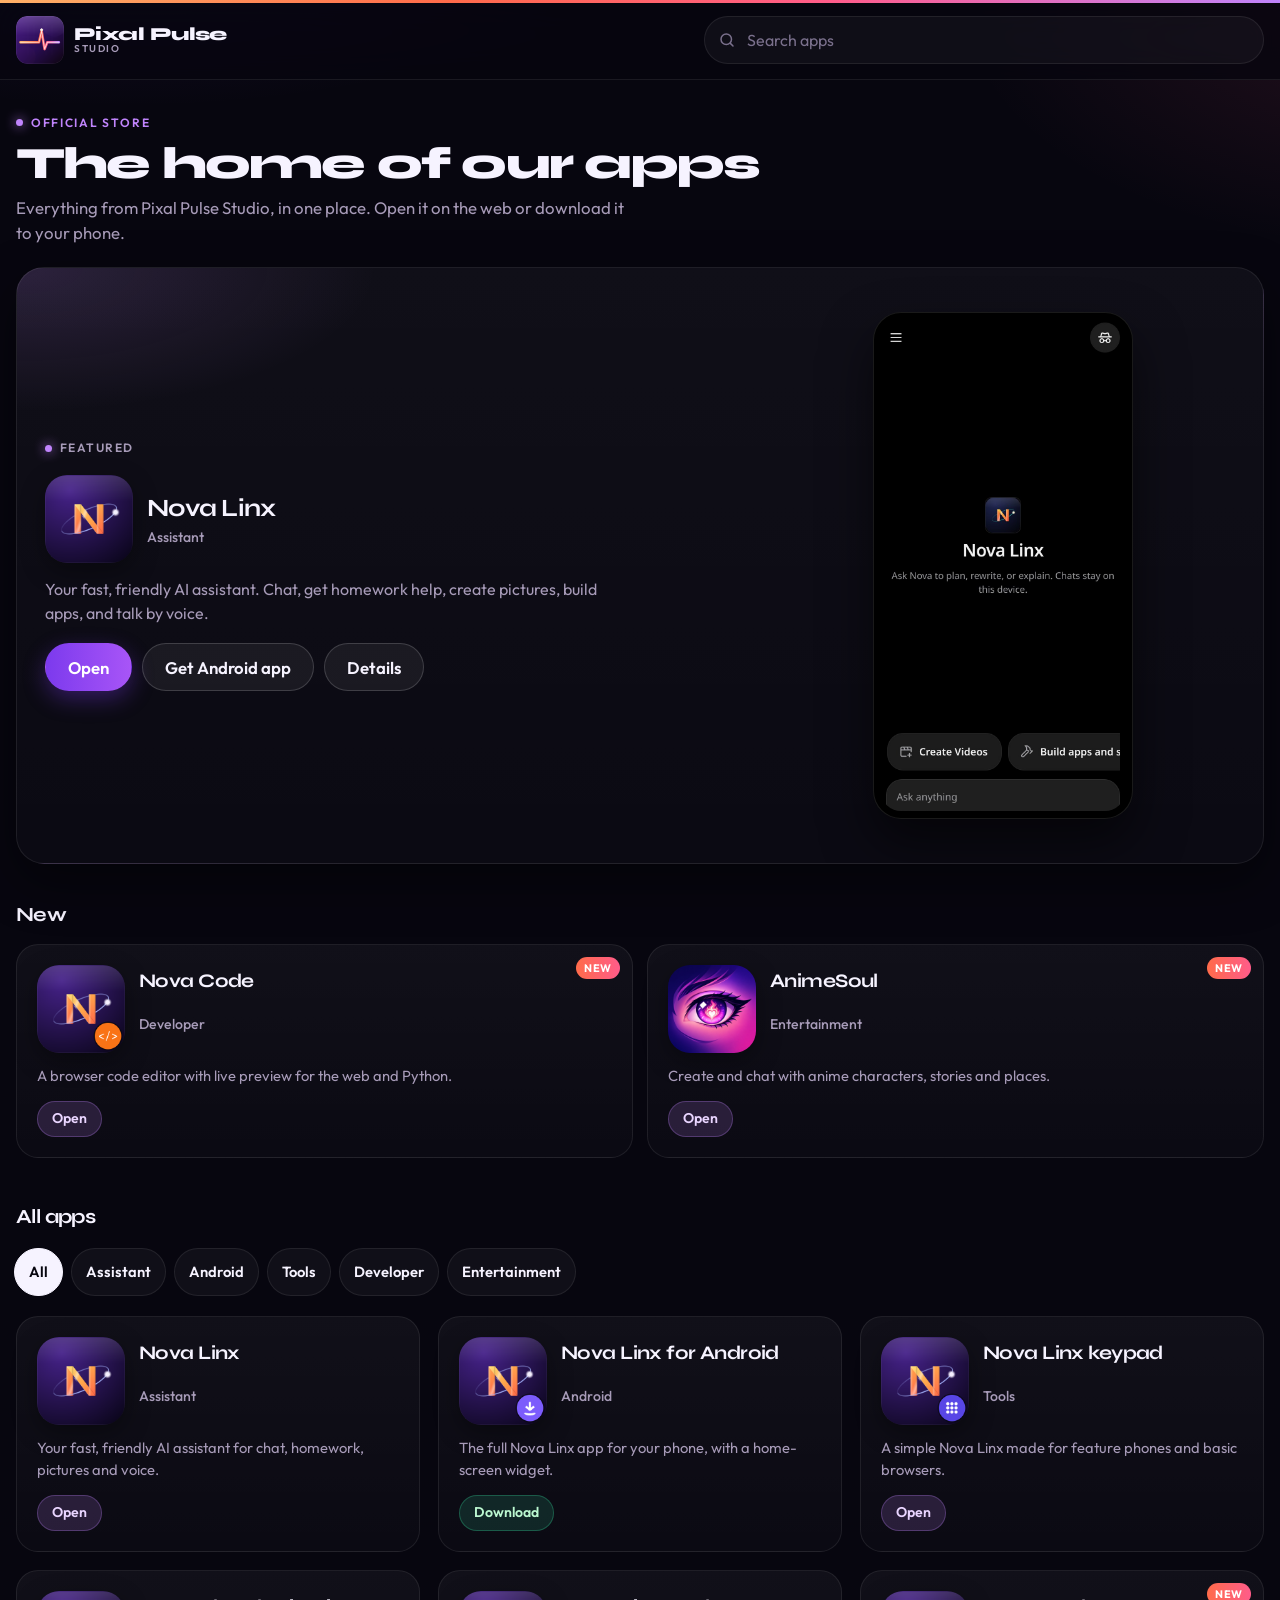
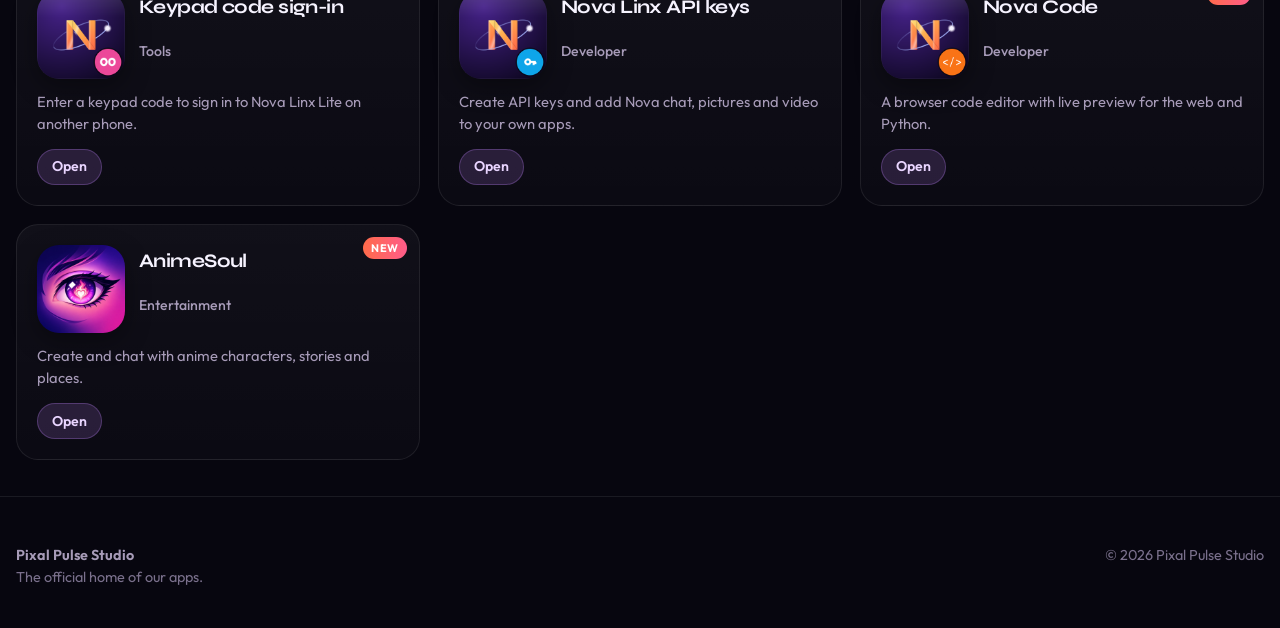
==== index.html @ 004ae05a "Add Pixal Pulse Studio app store A mobile-first catalog for Nova Linx, Nova Code, AnimeSoul and the " ====
<!DOCTYPE html>
<html lang="en">
<head>
  <meta charset="utf-8">
  <meta name="viewport" content="width=device-width, initial-scale=1, viewport-fit=cover">
  <meta name="theme-color" content="#07060f">
  <meta name="color-scheme" content="dark">
  <meta name="description" content="Pixal Pulse Studio — the official home of Nova Linx, Nova Code, AnimeSoul and the rest of our apps. Browse, open or download them in one place.">
  <meta name="apple-mobile-web-app-capable" content="yes">
  <meta name="apple-mobile-web-app-status-bar-style" content="black-translucent">
  <meta name="apple-mobile-web-app-title" content="Pixal Pulse">
  <title>Pixal Pulse Studio</title>
  <link rel="icon" href="favicon.ico" sizes="any">
  <link rel="icon" type="image/png" sizes="32x32" href="favicon-32.png">
  <link rel="apple-touch-icon" href="apple-touch-icon.png">
  <link rel="manifest" href="manifest.webmanifest">
  <meta property="og:type" content="website">
  <meta property="og:title" content="Pixal Pulse Studio">
  <meta property="og:description" content="The official app store for Pixal Pulse Studio. Open Nova Linx, Nova Code, AnimeSoul and more.">
  <meta property="og:image" content="img/og.jpg">
  <meta name="twitter:card" content="summary_large_image">
  <meta name="twitter:title" content="Pixal Pulse Studio">
  <meta name="twitter:description" content="The official app store for Pixal Pulse Studio. Open Nova Linx, Nova Code, AnimeSoul and more.">
  <meta name="twitter:image" content="img/og.jpg">
  <link rel="stylesheet" href="styles.css">
</head>
<body>
  <a class="skip" href="#catalog">Skip to apps</a>
  <header class="header">
    <div class="wrap">
      <a class="brand" href="./" aria-label="Pixal Pulse Studio home">
        <img src="icons/icon-192.png" alt="" width="40" height="40">
        <span class="brand-name">Pixal Pulse<span>Studio</span></span>
      </a>
      <form class="search" role="search" action="#" onsubmit="return false">
        <svg viewBox="0 0 24 24" fill="none" stroke="currentColor" stroke-width="2" aria-hidden="true">
          <circle cx="11" cy="11" r="7"></circle>
          <path d="M20 20l-3.5-3.5" stroke-linecap="round"></path>
        </svg>
        <label class="visually-hidden" for="search" style="position:absolute;width:1px;height:1px;overflow:hidden;clip:rect(0,0,0,0)">Search apps</label>
        <input id="search" type="search" placeholder="Search apps" autocomplete="off" enterkeyhint="search">
      </form>
    </div>
  </header>

  <main>
    <section class="hero wrap" id="hero">
      <p class="kicker"><i></i> Official store</p>
      <h1>The home of our apps</h1>
      <p class="lede">Everything from Pixal Pulse Studio, in one place. Open it on the web or download it to your phone.</p>

      <article class="featured" id="featured">
        <div class="feat-copy">
          <p class="kicker" style="letter-spacing:.12em"><i></i> Featured</p>
          <div class="feat-app">
            <img src="icons/apps/nova-linx.png" alt="" width="72" height="72">
            <div>
              <h2>Nova Linx</h2>
              <div class="cat">Assistant</div>
            </div>
          </div>
          <p>Your fast, friendly AI assistant. Chat, get homework help, create pictures, build apps, and talk by voice.</p>
          <div class="actions">
            <a class="btn btn-primary" href="https://lumenaiassistant.com" target="_blank" rel="noopener noreferrer">Open</a>
            <a class="btn btn-ghost" href="https://lumenaiassistant.com/download/nova-linx.apk" target="_blank" rel="noopener noreferrer" download>Get Android app</a>
            <button class="btn btn-ghost" type="button" id="feat-details" data-id="nova-linx">Details</button>
          </div>
        </div>
        <figure class="device" aria-hidden="true">
          <img src="screenshots/nova-linx.jpg" alt="">
        </figure>
      </article>
    </section>

    <section class="section wrap" id="new-section">
      <div class="section-head">
        <h2>New</h2>
      </div>
      <div class="row" id="new-row" role="list"></div>
    </section>

    <section class="section wrap" id="catalog">
      <div class="section-head">
        <h2 id="result-count">All apps</h2>
      </div>
      <div class="chips" id="chips" role="toolbar" aria-label="Filter by category"></div>
      <div class="grid" id="grid" role="list"></div>
      <p class="empty" id="empty">No apps match that search. Try a different name or category.</p>
    </section>
  </main>

  <footer class="footer">
    <div class="wrap">
      <div><strong>Pixal Pulse Studio</strong><br>The official home of our apps.</div>
      <div>© 2026 Pixal Pulse Studio</div>
    </div>
  </footer>

  <div class="modal" id="modal" hidden>
    <button class="modal-backdrop" type="button" aria-label="Close details"></button>
    <div class="modal-sheet" id="modal-sheet" role="dialog" aria-modal="true" aria-labelledby="modal-title"></div>
  </div>
  <div class="lightbox" id="lightbox" hidden tabindex="-1" aria-label="Screenshot"></div>

  <noscript>
    <style>
      .chips, .empty { display: none; }
      .grid, .row { display: block; padding: 16px; }
    </style>
    <div class="wrap" style="padding:16px 0 40px">
      <h2>All apps</h2>
      <ul>
        <li><a href="https://lumenaiassistant.com">Nova Linx</a> — AI assistant</li>
        <li><a href="https://lumenaiassistant.com/download/nova-linx.apk">Nova Linx for Android</a> — Download the APK</li>
        <li><a href="https://lumenaiassistant.com/lite">Nova Linx keypad</a> — Feature-phone edition</li>
        <li><a href="https://lumenaiassistant.com/link">Keypad code sign-in</a></li>
        <li><a href="https://lumenaiassistant.com/developers">Nova Linx API keys</a></li>
        <li><a href="https://lumenaiassistant.com/novacode">Nova Code</a> — Browser code editor</li>
        <li><a href="https://animesoul.onrender.com">AnimeSoul</a> — Chat with anime characters</li>
      </ul>
    </div>
  </noscript>
  <script src="app.js" defer></script>
</body>
</html>
---- styles.css ----
@font-face {
  font-family: "Syne";
  src: url("fonts/syne-variable.woff") format("woff");
  font-weight: 400 800;
  font-style: normal;
  font-display: swap;
}
@font-face {
  font-family: "Outfit";
  src: url("fonts/outfit-variable.woff") format("woff");
  font-weight: 300 800;
  font-style: normal;
  font-display: swap;
}

:root {
  --bg: #07060f;
  --bg-2: #0c0a16;
  --elev: #141221;
  --elev-2: #1b182b;
  --line: rgba(255, 255, 255, 0.08);
  --line-strong: rgba(255, 255, 255, 0.16);
  --text: #f6f3ff;
  --muted: #a79bb8;
  --faint: #7a708c;
  --accent: #c084fc;
  --accent-2: #ff7a59;
  --pink: #ff5c8a;
  --ok: #34d399;
  --shadow: 0 18px 50px rgba(0, 0, 0, 0.45);
  --radius: 22px;
  --header: 68px;
  --max: 1180px;
  --focus: 0 0 0 3px var(--bg), 0 0 0 6px var(--accent);
  --sans: "Outfit", "Segoe UI", system-ui, sans-serif;
  --display: "Syne", "Outfit", system-ui, sans-serif;
}

*, *::before, *::after { box-sizing: border-box; }
html { color-scheme: dark; scroll-behavior: smooth; scroll-padding-top: calc(var(--header) + 12px); }
html, body { margin: 0; padding: 0; min-height: 100%; }
body {
  font-family: var(--sans);
  background:
    radial-gradient(1200px 600px at 10% -10%, rgba(124, 58, 237, 0.22), transparent 55%),
    radial-gradient(900px 500px at 110% 0%, rgba(255, 92, 138, 0.12), transparent 50%),
    var(--bg);
  color: var(--text);
  line-height: 1.5;
  -webkit-font-smoothing: antialiased;
  text-rendering: optimizeLegibility;
}
img { max-width: 100%; height: auto; display: block; }
button, input { font: inherit; color: inherit; }
a { color: inherit; }

.skip {
  position: absolute;
  left: 12px; top: 8px;
  background: var(--text);
  color: var(--bg);
  padding: 8px 12px;
  border-radius: 10px;
  z-index: 80;
  transform: translateY(-120%);
}
.skip:focus { transform: none; }

/* Pulse ribbon */
body::before {
  content: "";
  position: fixed;
  inset: 0 0 auto 0;
  height: 3px;
  z-index: 60;
  background: linear-gradient(90deg, #ffb067, #ff6b4a 35%, #ff5c8a 65%, #c084fc);
}

.wrap { width: min(var(--max), calc(100% - 32px)); margin-inline: auto; }

/* Header */
.header {
  position: sticky;
  top: 0;
  z-index: 40;
  height: var(--header);
  display: flex;
  align-items: center;
  backdrop-filter: blur(18px) saturate(1.2);
  background: color-mix(in srgb, var(--bg) 78%, transparent);
  border-bottom: 1px solid var(--line);
}
.header .wrap {
  display: flex;
  align-items: center;
  gap: 16px;
  width: min(var(--max), calc(100% - 32px));
}
.brand {
  display: flex;
  align-items: center;
  gap: 10px;
  text-decoration: none;
  flex-shrink: 0;
}
.brand img {
  width: 40px; height: 40px;
  border-radius: 11px;
}
.brand-name {
  font-family: var(--display);
  font-weight: 800;
  font-size: 1.02rem;
  letter-spacing: -0.03em;
  line-height: 1.05;
}
.brand-name span {
  display: block;
  font-family: var(--sans);
  font-weight: 600;
  font-size: 0.62rem;
  letter-spacing: 0.16em;
  color: var(--muted);
  text-transform: uppercase;
}
.search {
  flex: 1;
  position: relative;
  min-width: 0;
}
.search input {
  width: 100%;
  height: 42px;
  border: 1px solid var(--line);
  background: rgba(255,255,255,0.04);
  border-radius: 999px;
  padding: 0 16px 0 42px;
  outline: none;
  transition: border-color .15s, background .15s, box-shadow .15s;
}
.search input::placeholder { color: var(--faint); }
.search input:focus {
  border-color: color-mix(in srgb, var(--accent) 70%, white);
  background: rgba(255,255,255,0.06);
  box-shadow: var(--focus);
}
.search svg {
  position: absolute;
  left: 14px; top: 50%;
  width: 18px; height: 18px;
  transform: translateY(-50%);
  color: var(--faint);
  pointer-events: none;
}

/* Hero / featured */
.hero { padding: 28px 0 8px; }
.kicker {
  display: inline-flex;
  align-items: center;
  gap: 8px;
  font-size: 0.75rem;
  font-weight: 600;
  letter-spacing: 0.14em;
  text-transform: uppercase;
  color: var(--accent);
  margin: 0 0 8px;
}
.kicker i {
  width: 7px; height: 7px;
  border-radius: 50%;
  background: var(--accent);
  box-shadow: 0 0 12px var(--accent);
}
.hero h1 {
  font-family: var(--display);
  font-weight: 800;
  font-size: clamp(1.8rem, 4vw, 2.8rem);
  letter-spacing: -0.04em;
  line-height: 1.05;
  margin: 0 0 8px;
}
.hero .lede {
  margin: 0 0 22px;
  color: var(--muted);
  font-size: 1.05rem;
  max-width: 38rem;
}

.featured {
  display: grid;
  grid-template-columns: 1.2fr 0.8fr;
  gap: 28px;
  align-items: center;
  background:
    radial-gradient(600px 240px at 0% 0%, rgba(192,132,252,0.16), transparent 60%),
    linear-gradient(180deg, rgba(255,255,255,0.04), rgba(255,255,255,0.02));
  border: 1px solid var(--line);
  border-radius: 28px;
  padding: 28px;
  box-shadow: var(--shadow);
  overflow: hidden;
  position: relative;
}
.featured:focus-within, .featured:focus-visible { box-shadow: var(--shadow), var(--focus); }
.feat-copy { min-width: 0; }
.feat-app {
  display: flex;
  align-items: center;
  gap: 14px;
  margin-bottom: 14px;
}
.feat-app img, .icon {
  width: 72px; height: 72px;
  border-radius: 18px;
  box-shadow: 0 8px 24px rgba(0,0,0,.35);
}
.feat-app h2 {
  font-family: var(--display);
  font-size: 1.55rem;
  letter-spacing: -0.03em;
  margin: 0;
}
.cat {
  color: var(--muted);
  font-size: 0.88rem;
  font-weight: 500;
}
.feat-copy p { color: var(--muted); margin: 0 0 18px; max-width: 36rem; }
.actions { display: flex; flex-wrap: wrap; gap: 10px; }

.btn {
  display: inline-flex;
  align-items: center;
  justify-content: center;
  gap: 8px;
  min-height: 44px;
  padding: 0 18px;
  border-radius: 999px;
  border: 1px solid transparent;
  text-decoration: none;
  font-weight: 600;
  cursor: pointer;
  background: transparent;
  transition: transform .12s ease, background .15s, border-color .15s, box-shadow .15s;
}
.btn:focus-visible { box-shadow: var(--focus); outline: none; }
.btn:hover { transform: translateY(-1px); }
.btn:active { transform: translateY(0); }
.btn-primary {
  background: linear-gradient(90deg, #7c3aed, #a855f7);
  color: white;
  box-shadow: 0 8px 22px rgba(124, 58, 237, 0.35);
}
.btn-primary:hover { background: linear-gradient(90deg, #8b5cf6, #c084fc); }
.btn-ghost {
  background: rgba(255,255,255,0.06);
  border-color: var(--line-strong);
}
.btn-ghost:hover { background: rgba(255,255,255,0.1); }

.device {
  width: min(230px, 100%);
  margin-inline: auto;
  background: #000;
  border-radius: 28px;
  padding: 8px;
  box-shadow: 0 24px 50px rgba(0,0,0,.55), inset 0 0 0 1px rgba(255,255,255,.1);
  aspect-ratio: 390 / 760;
  overflow: hidden;
}
.device img {
  width: 100%;
  height: 100%;
  object-fit: cover;
  object-position: top;
  border-radius: 20px;
}

/* Sections */
.section { padding: 28px 0 8px; scroll-margin-top: calc(var(--header) + 12px); }
.section-head {
  display: flex;
  align-items: baseline;
  justify-content: space-between;
  gap: 12px;
  margin-bottom: 14px;
}
.section h2 {
  font-family: var(--display);
  font-size: 1.25rem;
  letter-spacing: -0.03em;
  margin: 0;
}

/* Chips */
.chips {
  display: flex;
  gap: 8px;
  overflow-x: auto;
  padding: 2px 2px 12px;
  margin: 0 -4px 8px;
  scrollbar-width: thin;
}
.chip {
  flex: 0 0 auto;
  border: 1px solid var(--line);
  background: rgba(255,255,255,0.04);
  color: var(--text);
  border-radius: 999px;
  padding: 8px 14px;
  min-height: 40px;
  cursor: pointer;
  font-weight: 600;
  font-size: 0.92rem;
}
.chip:hover { background: rgba(255,255,255,0.08); }
.chip:focus-visible { box-shadow: var(--focus); outline: none; }
.chip[aria-pressed="true"] {
  background: var(--text);
  color: var(--bg);
  border-color: var(--text);
}

/* Cards */
.grid {
  display: grid;
  grid-template-columns: repeat(3, 1fr);
  gap: 14px;
}
.row {
  display: grid;
  grid-auto-flow: column;
  grid-auto-columns: minmax(260px, 1fr);
  gap: 14px;
  overflow-x: auto;
  padding-bottom: 8px;
  margin-right: -16px;
  padding-right: 16px;
  scroll-snap-type: x mandatory;
}
.row .card { scroll-snap-align: start; }

.card {
  display: grid;
  grid-template-columns: auto 1fr;
  grid-template-rows: auto auto 1fr auto;
  column-gap: 14px;
  row-gap: 2px;
  background: linear-gradient(180deg, rgba(255,255,255,0.045), rgba(255,255,255,0.02));
  border: 1px solid var(--line);
  border-radius: var(--radius);
  padding: 16px;
  text-align: left;
  cursor: pointer;
  min-height: 148px;
  transition: transform .15s ease, border-color .15s, background .15s, box-shadow .15s;
  position: relative;
}
.card:hover {
  transform: translateY(-2px);
  border-color: var(--line-strong);
  box-shadow: 0 12px 30px rgba(0,0,0,.28);
}
.card:focus-visible {
  outline: none;
  box-shadow: var(--focus);
  border-color: var(--accent);
}
.card .icon { grid-row: 1 / 3; width: 68px; height: 68px; border-radius: 16px; }
.card h3 {
  font-family: var(--display);
  font-size: 1.05rem;
  letter-spacing: -0.03em;
  margin: 2px 0 0;
}
.card .blurb {
  grid-column: 1 / -1;
  color: var(--muted);
  font-size: 0.92rem;
  margin: 10px 0 12px;
  display: -webkit-box;
  -webkit-line-clamp: 2;
  -webkit-box-orient: vertical;
  overflow: hidden;
}
.card .cta { grid-column: 1 / -1; }
.badge {
  position: absolute;
  top: 12px;
  right: 12px;
  font-size: 0.68rem;
  font-weight: 700;
  letter-spacing: 0.06em;
  text-transform: uppercase;
  background: linear-gradient(90deg, #ff6b4a, #ff5c8a);
  color: white;
  border-radius: 999px;
  padding: 3px 8px;
}

.card-cta {
  display: inline-flex;
  align-items: center;
  justify-content: center;
  min-height: 36px;
  padding: 0 14px;
  border-radius: 999px;
  font-weight: 600;
  font-size: 0.88rem;
  text-decoration: none;
  background: rgba(192, 132, 252, 0.16);
  color: #e9d5ff;
  border: 1px solid rgba(192, 132, 252, 0.28);
}
.card-cta:hover { background: rgba(192, 132, 252, 0.28); }
.card-cta:focus-visible { box-shadow: var(--focus); outline: none; }
.card-cta.download {
  background: rgba(52, 211, 153, 0.14);
  color: #bbf7d0;
  border-color: rgba(52, 211, 153, 0.3);
}

.empty {
  display: none;
  text-align: center;
  color: var(--muted);
  padding: 40px 16px 24px;
}
.empty.visible { display: block; }

.footer {
  padding: 48px 0 40px;
  margin-top: 28px;
  border-top: 1px solid var(--line);
  color: var(--faint);
  font-size: 0.9rem;
}
.footer .wrap { display: flex; flex-wrap: wrap; gap: 10px 24px; justify-content: space-between; }
.footer strong { color: var(--muted); font-weight: 650; }

/* Modal */
.modal[hidden] { display: none; }
.modal {
  position: fixed;
  inset: 0;
  z-index: 70;
  display: grid;
  place-items: end center;
}
.modal-backdrop {
  position: absolute;
  inset: 0;
  background: rgba(0,0,0,0.62);
  backdrop-filter: blur(8px);
  border: 0;
  padding: 0;
  cursor: pointer;
}
.modal-sheet {
  position: relative;
  width: min(860px, 100%);
  max-height: min(92vh, 920px);
  overflow: auto;
  background: #12101c;
  border: 1px solid var(--line-strong);
  border-radius: 28px 28px 0 0;
  padding: 22px 22px 32px;
  box-shadow: var(--shadow);
  z-index: 1;
}
.modal-close {
  position: absolute;
  top: 14px; right: 14px;
  width: 40px; height: 40px;
  border-radius: 50%;
  border: 1px solid var(--line);
  background: rgba(255,255,255,0.05);
  cursor: pointer;
  font-size: 1.3rem;
  line-height: 1;
}
.modal-close:focus-visible { box-shadow: var(--focus); outline: none; }
.modal-head {
  display: flex;
  gap: 16px;
  align-items: center;
  padding-right: 44px;
  margin-bottom: 16px;
}
.modal-head img { width: 84px; height: 84px; border-radius: 22px; }
.modal-head h2 {
  font-family: var(--display);
  font-size: 1.55rem;
  letter-spacing: -0.03em;
  margin: 0 0 2px;
}
.modal-desc { color: var(--muted); margin: 0 0 18px; max-width: 48rem; }
.shots {
  display: flex;
  gap: 12px;
  overflow-x: auto;
  padding: 4px 0 8px;
}
.shots .device { flex: 0 0 200px; width: 200px; cursor: zoom-in; }
body.modal-open { overflow: hidden; }

/* Lightbox for a screenshot */
.lightbox[hidden] { display: none; }
.lightbox {
  position: fixed;
  inset: 0;
  z-index: 80;
  background: rgba(0,0,0,0.86);
  display: grid;
  place-items: center;
  padding: 24px;
  cursor: zoom-out;
}
.lightbox img {
  max-width: min(420px, 100%);
  max-height: 90vh;
  border-radius: 16px;
  box-shadow: var(--shadow);
}

@media (min-width: 901px) {
  .search { max-width: 560px; margin-left: auto; }
  .featured .device { width: 260px; }
  .feat-copy { display: flex; flex-direction: column; justify-content: center; }
}
@media (max-width: 900px) {
  .grid { grid-template-columns: repeat(2, 1fr); }
  .featured { grid-template-columns: 1fr; padding: 22px; }
  .device { width: min(200px, 70vw); }
}
@media (max-width: 700px) {
  :root { --header: 62px; }
  .brand-name span { display: none; }
  .grid { grid-template-columns: 1fr; }
  .hero { padding-top: 20px; }
  .featured { padding: 18px; }
  .feat-app img { width: 64px; height: 64px; }
  .modal { place-items: end center; }
  .modal-sheet { border-radius: 24px 24px 0 0; }
}

/* Phone: hide wordmark if tight — actually keep it, shrink search */
@media (max-width: 420px) {
  .wrap { width: min(var(--max), calc(100% - 20px)); }
  .header .wrap { gap: 10px; }
}

/* TV / large lean-back */
@media (min-width: 1280px) and (min-height: 700px) {
  :root { --header: 80px; --max: 1320px; }
  .brand img { width: 48px; height: 48px; }
  .brand-name { font-size: 1.15rem; }
  .search input, .chip, .btn { min-height: 48px; }
  .card { padding: 20px; }
  .card .icon, .feat-app img { width: 88px; height: 88px; border-radius: 22px; }
  .card h3 { font-size: 1.2rem; }
  .grid { grid-template-columns: repeat(3, 1fr); gap: 18px; }
  .btn { padding: 0 22px; font-size: 1.05rem; }
}

@media (prefers-reduced-motion: reduce) {
  html { scroll-behavior: auto; }
  *, *::before, *::after {
    animation: none !important;
    transition: none !important;
  }
}
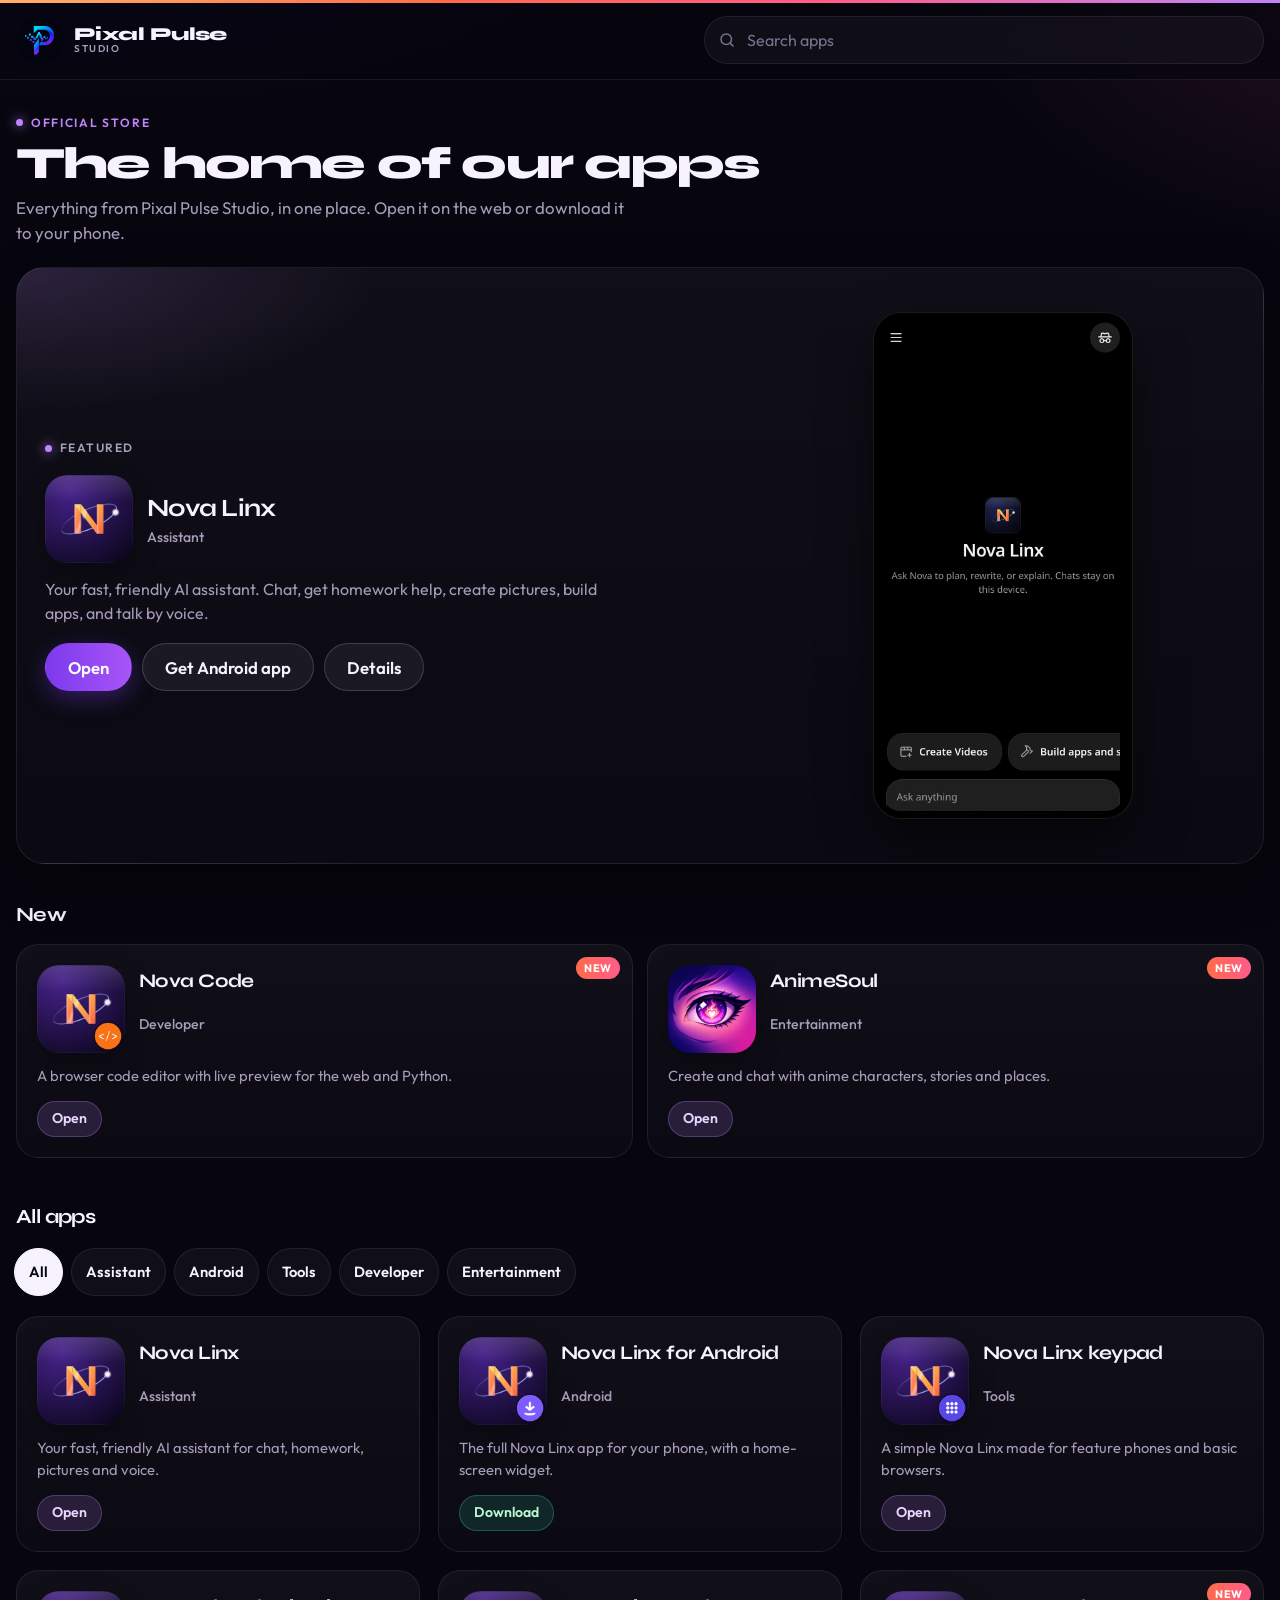
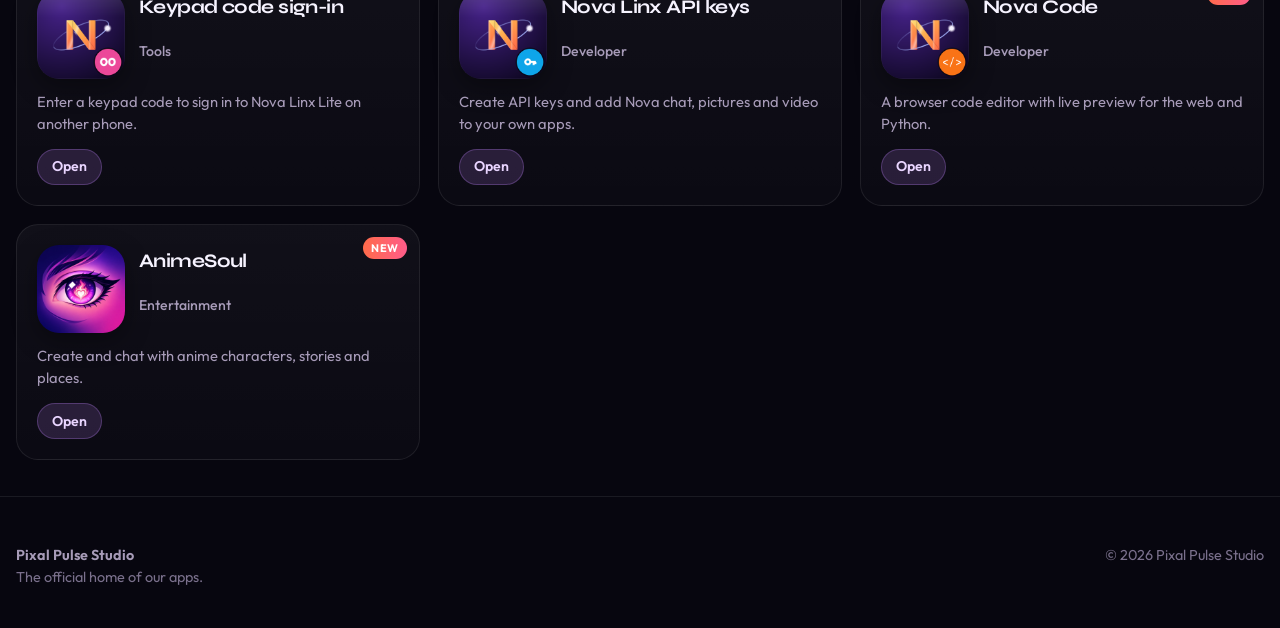
==== commit af3e72fd: "Use the official Pixal Pulse Studio circular logo Crop the provided mark to the black circle, drop t" ====
--- a/index.html
+++ b/index.html
@@ -10,18 +10,18 @@
   <meta name="apple-mobile-web-app-status-bar-style" content="black-translucent">
   <meta name="apple-mobile-web-app-title" content="Pixal Pulse">
   <title>Pixal Pulse Studio</title>
-  <link rel="icon" href="favicon.ico" sizes="any">
-  <link rel="icon" type="image/png" sizes="32x32" href="favicon-32.png">
-  <link rel="apple-touch-icon" href="apple-touch-icon.png">
+  <link rel="icon" href="favicon.ico?v=20261123c" sizes="any">
+  <link rel="icon" type="image/png" sizes="32x32" href="favicon-32.png?v=20261123c">
+  <link rel="apple-touch-icon" href="apple-touch-icon.png?v=20261123c">
   <link rel="manifest" href="manifest.webmanifest">
   <meta property="og:type" content="website">
   <meta property="og:title" content="Pixal Pulse Studio">
   <meta property="og:description" content="The official app store for Pixal Pulse Studio. Open Nova Linx, Nova Code, AnimeSoul and more.">
-  <meta property="og:image" content="img/og.jpg">
+  <meta property="og:image" content="img/og.jpg?v=20261123c">
   <meta name="twitter:card" content="summary_large_image">
   <meta name="twitter:title" content="Pixal Pulse Studio">
   <meta name="twitter:description" content="The official app store for Pixal Pulse Studio. Open Nova Linx, Nova Code, AnimeSoul and more.">
-  <meta name="twitter:image" content="img/og.jpg">
+  <meta name="twitter:image" content="img/og.jpg?v=20261123c">
   <link rel="stylesheet" href="styles.css">
 </head>
 <body>
@@ -29,7 +29,7 @@
   <header class="header">
     <div class="wrap">
       <a class="brand" href="./" aria-label="Pixal Pulse Studio home">
-        <img src="icons/icon-192.png" alt="" width="40" height="40">
+        <img src="icons/icon-192.png?v=20261123c" alt="" width="40" height="40">
         <span class="brand-name">Pixal Pulse<span>Studio</span></span>
       </a>
       <form class="search" role="search" action="#" onsubmit="return false">
--- a/styles.css
+++ b/styles.css
@@ -105,7 +105,7 @@
 }
 .brand img {
   width: 40px; height: 40px;
-  border-radius: 11px;
+  border-radius: 50%;
 }
 .brand-name {
   font-family: var(--display);
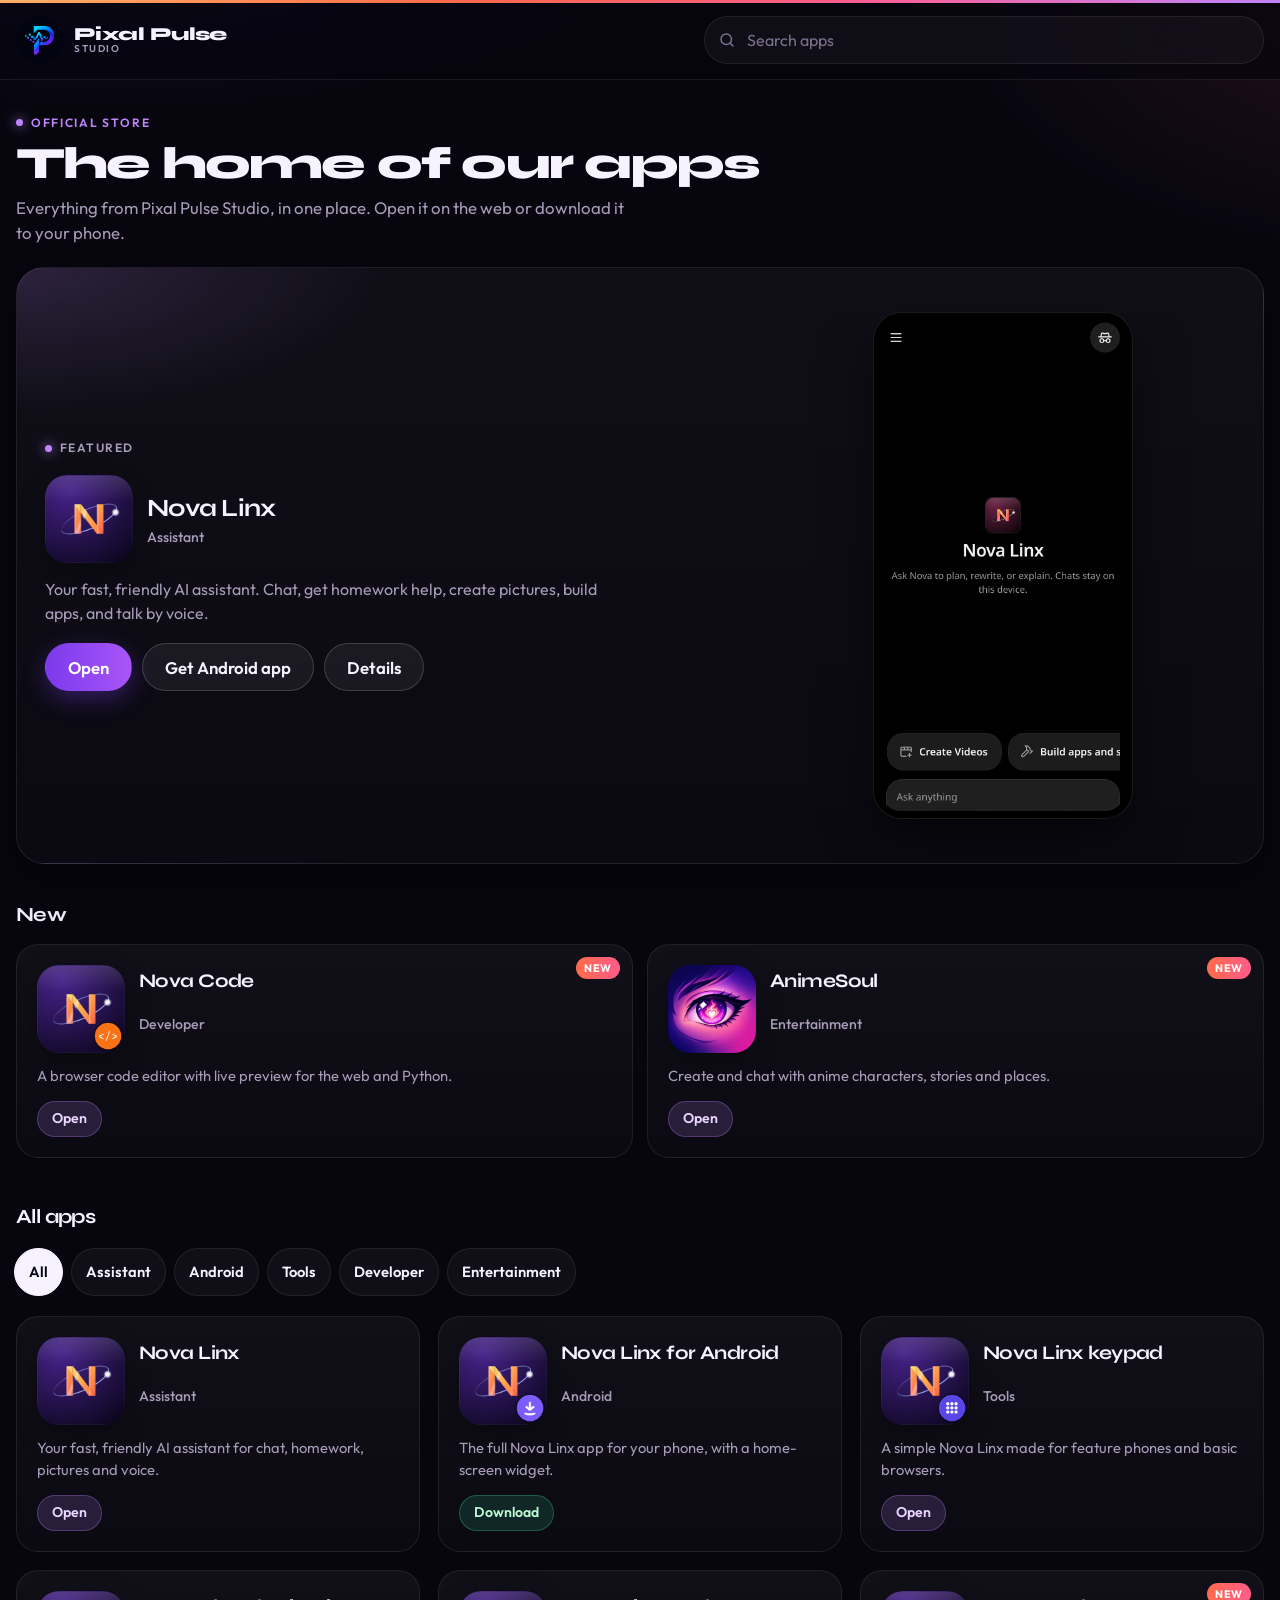
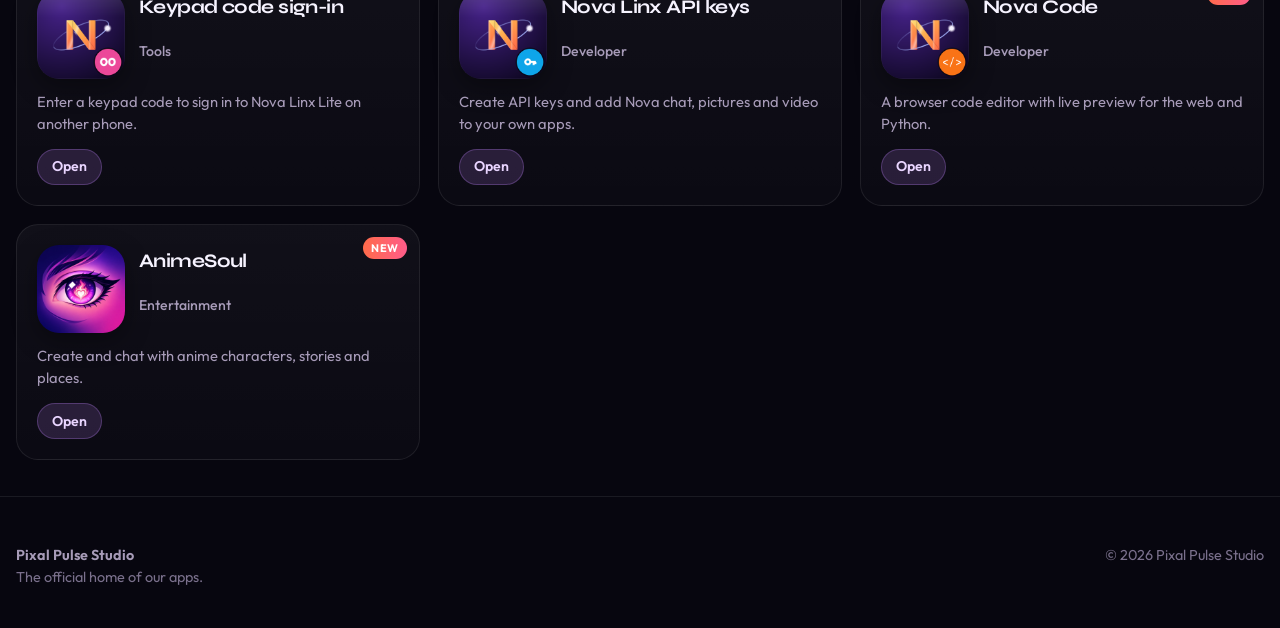
==== commit 4a5ae8dd: "Add Play Store-style screenshot galleries for every app Fresh phone and desktop captures of the live" ====
--- a/index.html
+++ b/index.html
@@ -67,7 +67,7 @@
           </div>
         </div>
         <figure class="device" aria-hidden="true">
-          <img src="screenshots/nova-linx.jpg" alt="">
+          <img src="screenshots/nova-linx/phone-home.webp" alt="">
         </figure>
       </article>
     </section>
@@ -100,7 +100,7 @@
     <button class="modal-backdrop" type="button" aria-label="Close details"></button>
     <div class="modal-sheet" id="modal-sheet" role="dialog" aria-modal="true" aria-labelledby="modal-title"></div>
   </div>
-  <div class="lightbox" id="lightbox" hidden tabindex="-1" aria-label="Screenshot"></div>
+  <div class="lightbox" id="lightbox" hidden tabindex="-1" role="dialog" aria-modal="true" aria-label="Screenshot gallery"></div>
 
   <noscript>
     <style>
--- a/styles.css
+++ b/styles.css
@@ -496,37 +496,129 @@
   margin: 0 0 2px;
 }
 .modal-desc { color: var(--muted); margin: 0 0 18px; max-width: 48rem; }
+.shots-title {
+  font-family: var(--display);
+  font-size: 1.05rem;
+  letter-spacing: -0.02em;
+  margin: 4px 0 12px;
+}
 .shots {
   display: flex;
-  gap: 12px;
+  gap: 14px;
   overflow-x: auto;
-  padding: 4px 0 8px;
-}
-.shots .device { flex: 0 0 200px; width: 200px; cursor: zoom-in; }
-body.modal-open { overflow: hidden; }
-
-/* Lightbox for a screenshot */
+  padding: 4px 4px 16px;
+  scroll-snap-type: x mandatory;
+  scrollbar-width: thin;
+  -webkit-overflow-scrolling: touch;
+}
+.shots::-webkit-scrollbar { height: 8px; }
+.shots::-webkit-scrollbar-thumb {
+  background: rgba(255,255,255,0.22);
+  border-radius: 999px;
+}
+.shots .device {
+  flex: 0 0 200px;
+  width: 200px;
+  cursor: zoom-in;
+  scroll-snap-align: start;
+  margin-inline: 0;
+}
+.shots .device.desktop {
+  flex: 0 0 320px;
+  width: 320px;
+  aspect-ratio: 16 / 9;
+  border-radius: 16px;
+  padding: 8px;
+}
+.shots .device.desktop img { border-radius: 10px; }
+.device:focus-visible {
+  box-shadow: 0 24px 50px rgba(0,0,0,.55), var(--focus);
+  outline: none;
+}
+body.modal-open, body.lightbox-open { overflow: hidden; }
+
+/* Lightbox for a screenshot gallery */
 .lightbox[hidden] { display: none; }
 .lightbox {
   position: fixed;
   inset: 0;
-  z-index: 80;
-  background: rgba(0,0,0,0.86);
+  z-index: 90;
+  background: rgba(0,0,0,0.9);
   display: grid;
   place-items: center;
-  padding: 24px;
+  padding: 20px 64px 28px;
   cursor: zoom-out;
 }
-.lightbox img {
-  max-width: min(420px, 100%);
-  max-height: 90vh;
+.lightbox .lb-frame {
+  margin: 0;
+  max-width: 100%;
+  display: flex;
+  flex-direction: column;
+  align-items: center;
+  cursor: default;
+}
+.lightbox .lb-frame img {
+  max-width: min(420px, 92vw);
+  max-height: calc(90vh - 36px);
+  width: auto;
+  height: auto;
   border-radius: 16px;
   box-shadow: var(--shadow);
+  object-fit: contain;
+}
+.lightbox .lb-frame.desktop img {
+  max-width: min(1100px, 92vw);
+}
+.lightbox figcaption {
+  margin-top: 10px;
+  color: rgba(255,255,255,0.78);
+  font-size: 0.9rem;
+  text-align: center;
+}
+.lb-close, .lb-nav {
+  position: absolute;
+  background: rgba(255,255,255,0.1);
+  border: 1px solid rgba(255,255,255,0.16);
+  color: white;
+  cursor: pointer;
+  display: grid;
+  place-items: center;
+  min-width: 48px;
+  min-height: 48px;
+}
+.lb-close {
+  top: 16px;
+  right: 16px;
+  border-radius: 50%;
+  font-size: 1.6rem;
+  line-height: 1;
+  z-index: 2;
+}
+.lb-nav {
+  top: 50%;
+  transform: translateY(-50%);
+  border-radius: 50%;
+  font-size: 2rem;
+  line-height: 1;
+  padding-bottom: 4px;
+}
+.lb-prev { left: 12px; }
+.lb-next { right: 12px; }
+.lb-close:hover, .lb-nav:hover { background: rgba(255,255,255,0.2); }
+.lb-close:focus-visible, .lb-nav:focus-visible { box-shadow: var(--focus); outline: none; }
+
+@media (max-width: 700px) {
+  .lightbox { padding: 60px 44px 48px; }
+  .lightbox .lb-frame img { max-width: calc(100vw - 88px); max-height: calc(90vh - 96px); }
+  .lb-close { top: 8px; right: 8px; }
+  .lb-prev { left: 2px; }
+  .lb-next { right: 2px; }
 }
 
 @media (min-width: 901px) {
   .search { max-width: 560px; margin-left: auto; }
   .featured .device { width: 260px; }
+  .shots .device.desktop { flex-basis: 360px; width: 360px; }
   .feat-copy { display: flex; flex-direction: column; justify-content: center; }
 }
 @media (max-width: 900px) {
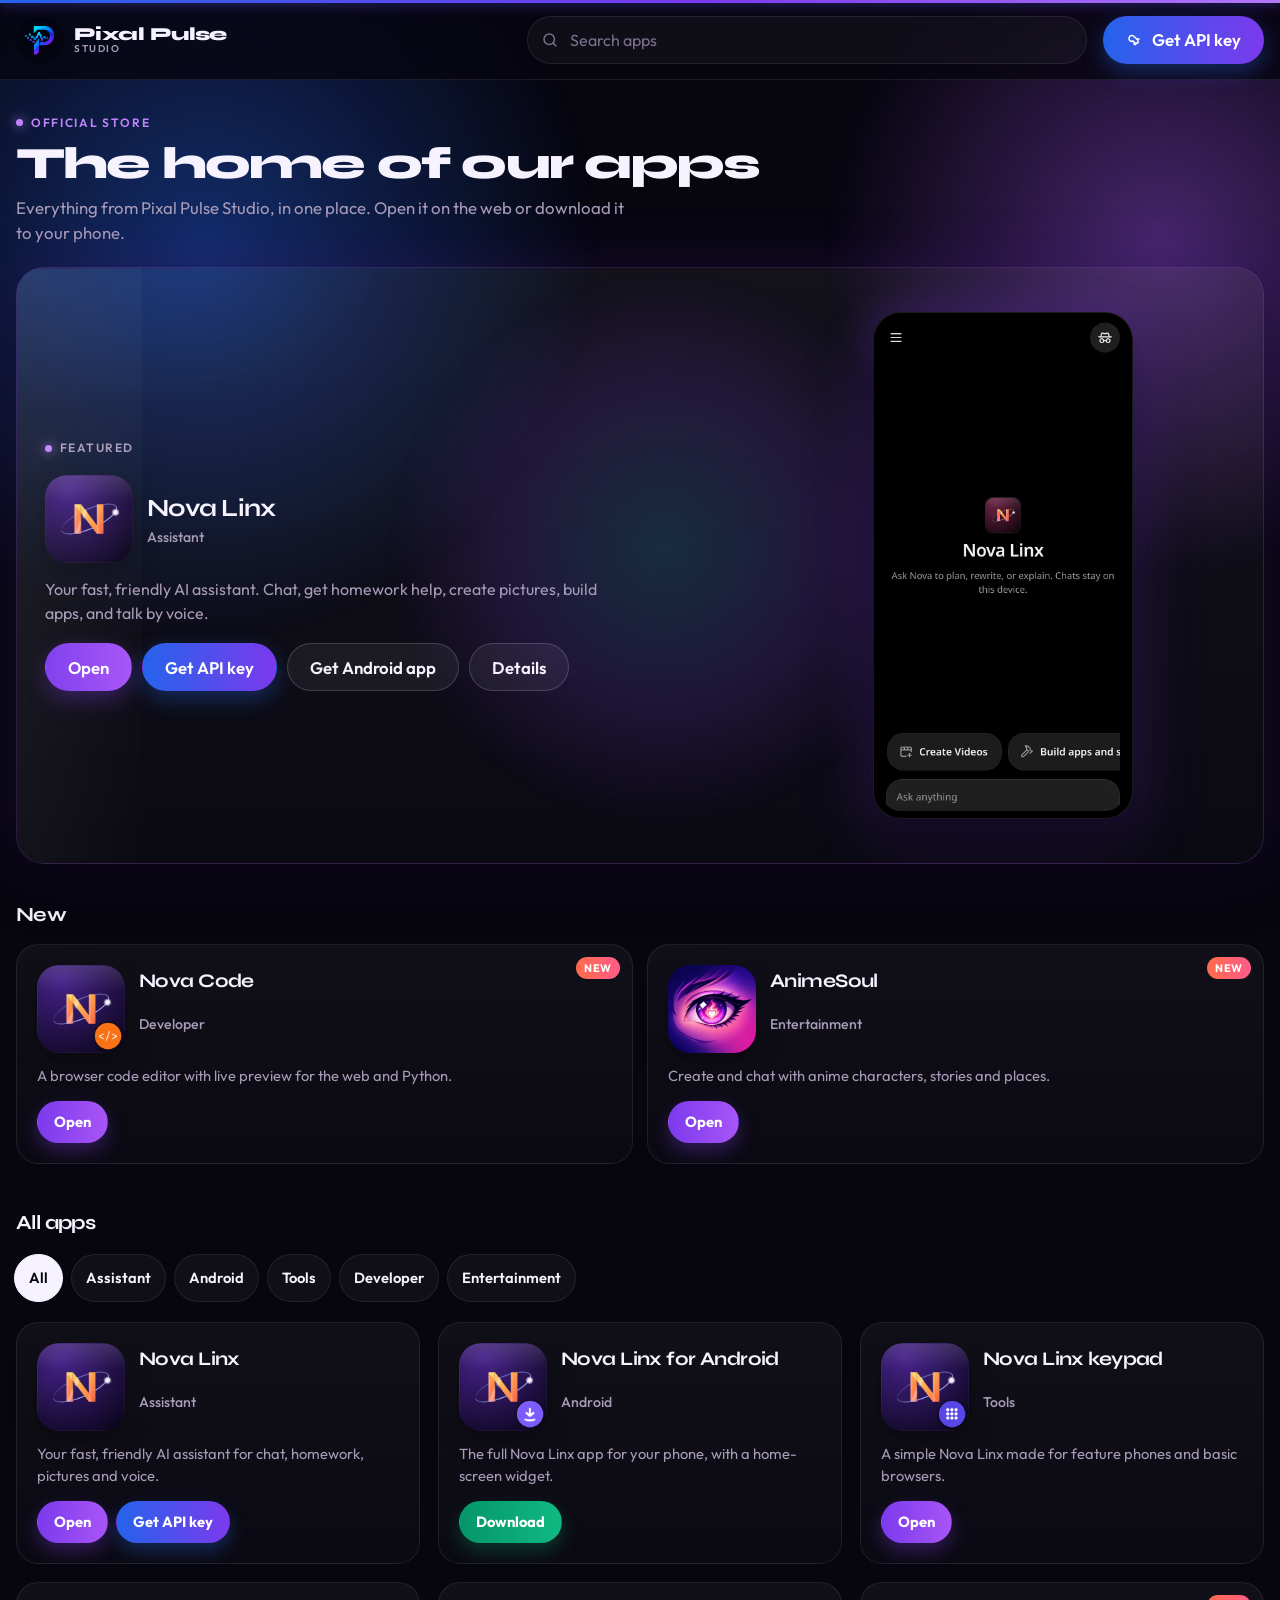
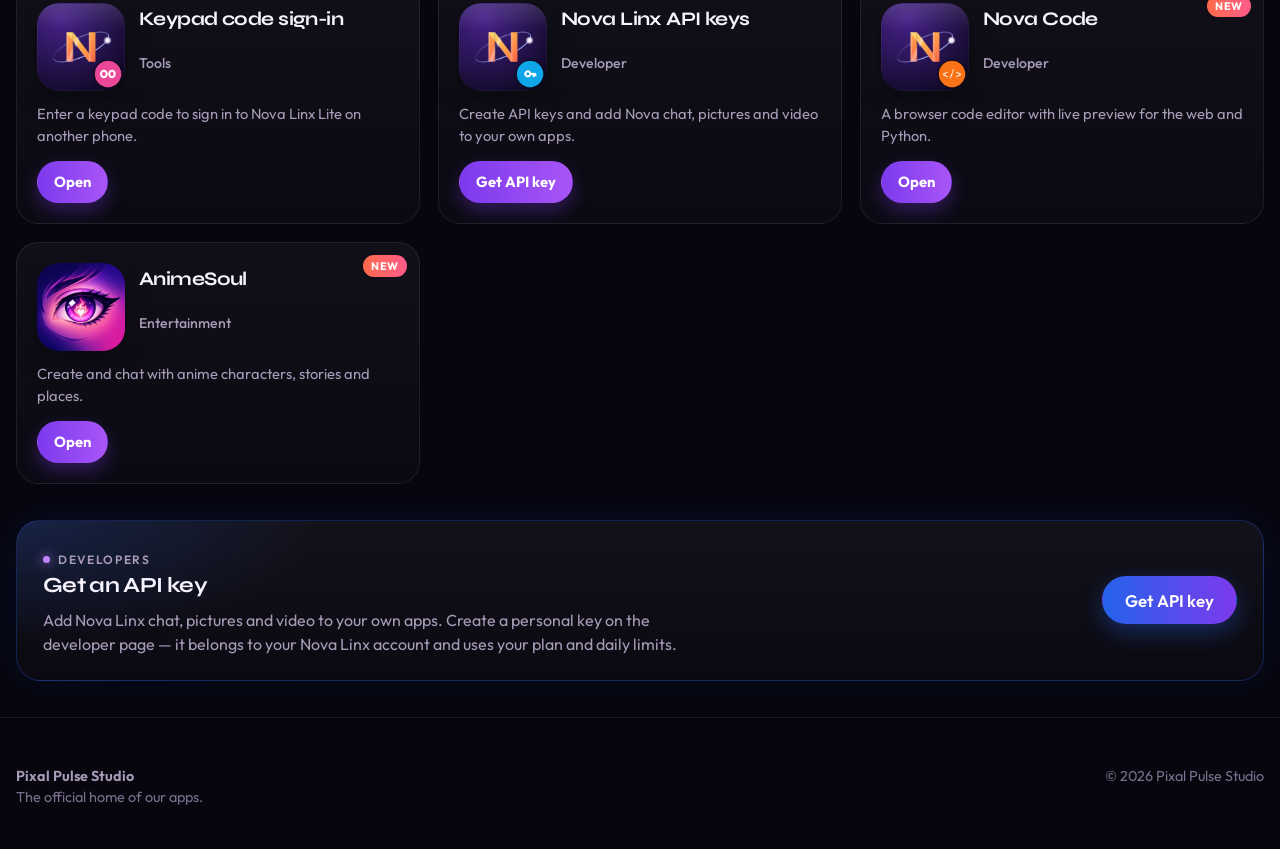
==== commit 902dbc8a: "Add lively motion and prominent Get API key actions Animated blue-purple glow, a pulsing header mark" ====
--- a/index.html
+++ b/index.html
@@ -2,6 +2,7 @@
 <html lang="en">
 <head>
   <meta charset="utf-8">
+  <script>document.documentElement.classList.add("js");</script>
   <meta name="viewport" content="width=device-width, initial-scale=1, viewport-fit=cover">
   <meta name="theme-color" content="#07060f">
   <meta name="color-scheme" content="dark">
@@ -25,6 +26,11 @@
   <link rel="stylesheet" href="styles.css">
 </head>
 <body>
+  <div class="ambiance" aria-hidden="true">
+    <span class="orb orb-a"></span>
+    <span class="orb orb-b"></span>
+    <span class="orb orb-c"></span>
+  </div>
   <a class="skip" href="#catalog">Skip to apps</a>
   <header class="header">
     <div class="wrap">
@@ -40,6 +46,14 @@
         <label class="visually-hidden" for="search" style="position:absolute;width:1px;height:1px;overflow:hidden;clip:rect(0,0,0,0)">Search apps</label>
         <input id="search" type="search" placeholder="Search apps" autocomplete="off" enterkeyhint="search">
       </form>
+      <a class="btn btn-api header-api" href="https://lumenaiassistant.com/developers" target="_blank" rel="noopener noreferrer" aria-label="Get API key">
+        <svg viewBox="0 0 24 24" fill="none" stroke="currentColor" stroke-width="2" aria-hidden="true">
+          <path d="M8 14a4 4 0 1 1 3.2-6.4L16 12.4V16h-3v2h-2v-3.2L8.8 13A4 4 0 0 1 8 14Z" stroke-linejoin="round"></path>
+          <path d="M15.5 10.5h2" stroke-linecap="round"></path>
+        </svg>
+        <span class="label-full">Get API key</span>
+        <span class="label-short">API key</span>
+      </a>
     </div>
   </header>
 
@@ -49,7 +63,7 @@
       <h1>The home of our apps</h1>
       <p class="lede">Everything from Pixal Pulse Studio, in one place. Open it on the web or download it to your phone.</p>
 
-      <article class="featured" id="featured">
+      <article class="featured reveal" id="featured">
         <div class="feat-copy">
           <p class="kicker" style="letter-spacing:.12em"><i></i> Featured</p>
           <div class="feat-app">
@@ -62,6 +76,7 @@
           <p>Your fast, friendly AI assistant. Chat, get homework help, create pictures, build apps, and talk by voice.</p>
           <div class="actions">
             <a class="btn btn-primary" href="https://lumenaiassistant.com" target="_blank" rel="noopener noreferrer">Open</a>
+            <a class="btn btn-api" href="https://lumenaiassistant.com/developers" target="_blank" rel="noopener noreferrer">Get API key</a>
             <a class="btn btn-ghost" href="https://lumenaiassistant.com/download/nova-linx.apk" target="_blank" rel="noopener noreferrer" download>Get Android app</a>
             <button class="btn btn-ghost" type="button" id="feat-details" data-id="nova-linx">Details</button>
           </div>
@@ -86,6 +101,17 @@
       <div class="chips" id="chips" role="toolbar" aria-label="Filter by category"></div>
       <div class="grid" id="grid" role="list"></div>
       <p class="empty" id="empty">No apps match that search. Try a different name or category.</p>
+    </section>
+
+    <section class="section wrap" id="developers">
+      <article class="dev-card reveal">
+        <div class="dev-copy">
+          <p class="kicker"><i></i> Developers</p>
+          <h2>Get an API key</h2>
+          <p>Add Nova Linx chat, pictures and video to your own apps. Create a personal key on the developer page — it belongs to your Nova Linx account and uses your plan and daily limits.</p>
+        </div>
+        <a class="btn btn-api" href="https://lumenaiassistant.com/developers" target="_blank" rel="noopener noreferrer">Get API key</a>
+      </article>
     </section>
   </main>
 
--- a/styles.css
+++ b/styles.css
@@ -41,14 +41,13 @@
 html, body { margin: 0; padding: 0; min-height: 100%; }
 body {
   font-family: var(--sans);
-  background:
-    radial-gradient(1200px 600px at 10% -10%, rgba(124, 58, 237, 0.22), transparent 55%),
-    radial-gradient(900px 500px at 110% 0%, rgba(255, 92, 138, 0.12), transparent 50%),
-    var(--bg);
+  background: var(--bg);
   color: var(--text);
   line-height: 1.5;
   -webkit-font-smoothing: antialiased;
   text-rendering: optimizeLegibility;
+  overflow-x: hidden;
+  position: relative;
 }
 img { max-width: 100%; height: auto; display: block; }
 button, input { font: inherit; color: inherit; }
@@ -73,7 +72,10 @@
   inset: 0 0 auto 0;
   height: 3px;
   z-index: 60;
-  background: linear-gradient(90deg, #ffb067, #ff6b4a 35%, #ff5c8a 65%, #c084fc);
+  background: linear-gradient(90deg, #2563eb, #7c3aed 25%, #c084fc 50%, #38bdf8 75%, #2563eb);
+  background-size: 220% 100%;
+  animation: pulse-line 5.5s linear infinite;
+  box-shadow: 0 0 16px rgba(124, 58, 237, 0.7), 0 0 8px rgba(37, 99, 235, 0.5);
 }
 
 .wrap { width: min(var(--max), calc(100% - 32px)); margin-inline: auto; }
@@ -106,6 +108,7 @@
 .brand img {
   width: 40px; height: 40px;
   border-radius: 50%;
+  animation: logo-float 3.6s ease-in-out infinite, logo-glow 3.6s ease-in-out infinite;
 }
 .brand-name {
   font-family: var(--display);
@@ -167,10 +170,12 @@
   margin: 0 0 8px;
 }
 .kicker i {
+  display: inline-block;
   width: 7px; height: 7px;
   border-radius: 50%;
   background: var(--accent);
   box-shadow: 0 0 12px var(--accent);
+  animation: kicker-pulse 2s ease-in-out infinite;
 }
 .hero h1 {
   font-family: var(--display);
@@ -193,14 +198,27 @@
   gap: 28px;
   align-items: center;
   background:
-    radial-gradient(600px 240px at 0% 0%, rgba(192,132,252,0.16), transparent 60%),
-    linear-gradient(180deg, rgba(255,255,255,0.04), rgba(255,255,255,0.02));
-  border: 1px solid var(--line);
+    radial-gradient(600px 240px at 0% 0%, rgba(37,99,235,0.18), transparent 60%),
+    radial-gradient(500px 280px at 100% 100%, rgba(192,132,252,0.2), transparent 55%),
+    linear-gradient(180deg, rgba(255,255,255,0.05), rgba(255,255,255,0.02));
+  background-size: 140% 140%, 140% 140%, 100% 100%;
+  animation: feat-glow 12s ease-in-out infinite;
+  border: 1px solid rgba(168, 85, 247, 0.22);
   border-radius: 28px;
   padding: 28px;
-  box-shadow: var(--shadow);
+  box-shadow: var(--shadow), 0 0 60px rgba(124, 58, 237, 0.18);
   overflow: hidden;
   position: relative;
+}
+.featured::after {
+  content: "";
+  position: absolute;
+  top: 0; bottom: 0;
+  left: -30%;
+  width: 40%;
+  background: linear-gradient(100deg, transparent, rgba(255,255,255,0.09), transparent);
+  animation: feat-sheen 7.5s ease-in-out infinite;
+  pointer-events: none;
 }
 .featured:focus-within, .featured:focus-visible { box-shadow: var(--shadow), var(--focus); }
 .feat-copy { min-width: 0; }
@@ -242,17 +260,32 @@
   font-weight: 600;
   cursor: pointer;
   background: transparent;
+  position: relative;
+  overflow: hidden;
+  isolation: isolate;
   transition: transform .12s ease, background .15s, border-color .15s, box-shadow .15s;
 }
 .btn:focus-visible { box-shadow: var(--focus); outline: none; }
-.btn:hover { transform: translateY(-1px); }
-.btn:active { transform: translateY(0); }
+.btn:hover { transform: translateY(-2px); }
+.btn:active { transform: translateY(1px) scale(0.98); }
 .btn-primary {
   background: linear-gradient(90deg, #7c3aed, #a855f7);
   color: white;
   box-shadow: 0 8px 22px rgba(124, 58, 237, 0.35);
 }
-.btn-primary:hover { background: linear-gradient(90deg, #8b5cf6, #c084fc); }
+.btn-primary:hover { background: linear-gradient(90deg, #8b5cf6, #c084fc); box-shadow: 0 10px 28px rgba(168, 85, 247, 0.45); }
+.btn-api {
+  background: linear-gradient(90deg, #2563eb, #7c3aed);
+  color: white;
+  box-shadow: 0 8px 22px rgba(37, 99, 235, 0.35);
+}
+.btn-api:hover { background: linear-gradient(90deg, #3b82f6, #8b5cf6); box-shadow: 0 10px 28px rgba(37, 99, 235, 0.5); }
+.header-api {
+  flex-shrink: 0;
+  white-space: nowrap;
+}
+.header-api svg { width: 18px; height: 18px; }
+.header-api .label-short { display: none; }
 .btn-ghost {
   background: rgba(255,255,255,0.06);
   border-color: var(--line-strong);
@@ -268,6 +301,10 @@
   box-shadow: 0 24px 50px rgba(0,0,0,.55), inset 0 0 0 1px rgba(255,255,255,.1);
   aspect-ratio: 390 / 760;
   overflow: hidden;
+}
+.featured .device {
+  animation: device-float 5.2s ease-in-out infinite;
+  filter: drop-shadow(0 0 24px rgba(124, 58, 237, 0.35));
 }
 .device img {
   width: 100%;
@@ -341,6 +378,16 @@
 }
 .row .card { scroll-snap-align: start; }
 
+.js .card, .js .reveal {
+  opacity: 0;
+  transform: translateY(22px);
+}
+.card.in-view, .reveal.in-view {
+  opacity: 1;
+  transform: translateY(0);
+  animation: card-in 0.55s ease both;
+  animation-delay: var(--stagger, 0s);
+}
 .card {
   display: grid;
   grid-template-columns: auto 1fr;
@@ -354,19 +401,22 @@
   text-align: left;
   cursor: pointer;
   min-height: 148px;
-  transition: transform .15s ease, border-color .15s, background .15s, box-shadow .15s;
+  transition: transform .2s ease, border-color .2s, background .2s, box-shadow .2s;
   position: relative;
 }
-.card:hover {
-  transform: translateY(-2px);
-  border-color: var(--line-strong);
-  box-shadow: 0 12px 30px rgba(0,0,0,.28);
-}
-.card:focus-visible {
-  outline: none;
-  box-shadow: var(--focus);
-  border-color: var(--accent);
-}
+.card.in-view:hover, .card.in-view:focus-visible {
+  transform: translateY(-6px);
+  border-color: rgba(168, 85, 247, 0.45);
+  box-shadow:
+    0 18px 40px rgba(0,0,0,.4),
+    0 0 0 1px rgba(168, 85, 247, 0.28),
+    0 12px 36px rgba(37, 99, 235, 0.28);
+}
+.card.in-view:focus-visible { box-shadow: 0 18px 40px rgba(0,0,0,.4), 0 0 0 1px rgba(168, 85, 247, 0.28), 0 12px 36px rgba(37, 99, 235, 0.28), var(--focus); }
+.card.in-view:active {
+  transform: translateY(-2px) scale(0.99);
+}
+.card:focus-visible { outline: none; }
 .card .icon { grid-row: 1 / 3; width: 68px; height: 68px; border-radius: 16px; }
 .card h3 {
   font-family: var(--display);
@@ -384,7 +434,12 @@
   -webkit-box-orient: vertical;
   overflow: hidden;
 }
-.card .cta { grid-column: 1 / -1; }
+.card .cta {
+  grid-column: 1 / -1;
+  display: flex;
+  flex-wrap: wrap;
+  gap: 8px;
+}
 .badge {
   position: absolute;
   top: 12px;
@@ -403,22 +458,43 @@
   display: inline-flex;
   align-items: center;
   justify-content: center;
-  min-height: 36px;
-  padding: 0 14px;
+  min-height: 42px;
+  padding: 0 16px;
   border-radius: 999px;
-  font-weight: 600;
-  font-size: 0.88rem;
+  font-weight: 700;
+  font-size: 0.92rem;
   text-decoration: none;
-  background: rgba(192, 132, 252, 0.16);
-  color: #e9d5ff;
-  border: 1px solid rgba(192, 132, 252, 0.28);
-}
-.card-cta:hover { background: rgba(192, 132, 252, 0.28); }
+  background: linear-gradient(90deg, #7c3aed, #a855f7);
+  color: white;
+  border: 1px solid transparent;
+  box-shadow: 0 8px 18px rgba(124, 58, 237, 0.32);
+  position: relative;
+  overflow: hidden;
+  isolation: isolate;
+  transition: transform .12s ease, box-shadow .15s, background .15s;
+}
+.card-cta:hover {
+  transform: translateY(-2px);
+  background: linear-gradient(90deg, #8b5cf6, #c084fc);
+  box-shadow: 0 10px 24px rgba(168, 85, 247, 0.45);
+}
+.card-cta:active { transform: translateY(1px) scale(0.98); }
 .card-cta:focus-visible { box-shadow: var(--focus); outline: none; }
 .card-cta.download {
-  background: rgba(52, 211, 153, 0.14);
-  color: #bbf7d0;
-  border-color: rgba(52, 211, 153, 0.3);
+  background: linear-gradient(90deg, #059669, #10b981);
+  box-shadow: 0 8px 18px rgba(5, 150, 105, 0.32);
+}
+.card-cta.download:hover {
+  background: linear-gradient(90deg, #10b981, #34d399);
+  box-shadow: 0 10px 24px rgba(16, 185, 129, 0.45);
+}
+.card-cta.api {
+  background: linear-gradient(90deg, #2563eb, #7c3aed);
+  box-shadow: 0 8px 18px rgba(37, 99, 235, 0.32);
+}
+.card-cta.api:hover {
+  background: linear-gradient(90deg, #3b82f6, #8b5cf6);
+  box-shadow: 0 10px 24px rgba(37, 99, 235, 0.5);
 }
 
 .empty {
@@ -627,7 +703,22 @@
   .device { width: min(200px, 70vw); }
 }
 @media (max-width: 700px) {
-  :root { --header: 62px; }
+  :root { --header: 108px; }
+  .header { height: auto; padding: 8px 0 10px; }
+  .header .wrap {
+    display: grid;
+    grid-template-columns: 1fr auto;
+    grid-template-areas:
+      "brand api"
+      "search search";
+    align-items: center;
+    gap: 8px 10px;
+  }
+  .brand { grid-area: brand; }
+  .header-api { grid-area: api; padding: 0 14px; min-height: 40px; font-size: 0.88rem; }
+  .header-api .label-full { display: none; }
+  .header-api .label-short { display: inline; }
+  .search { grid-area: search; width: 100%; }
   .brand-name span { display: none; }
   .grid { grid-template-columns: 1fr; }
   .hero { padding-top: 20px; }
@@ -654,6 +745,132 @@
   .card h3 { font-size: 1.2rem; }
   .grid { grid-template-columns: repeat(3, 1fr); gap: 18px; }
   .btn { padding: 0 22px; font-size: 1.05rem; }
+  .header-api { min-height: 48px; }
+}
+
+
+/* Ambiance: drifting blue-purple glow */
+.ambiance {
+  position: fixed;
+  inset: 0;
+  z-index: 0;
+  pointer-events: none;
+  overflow: hidden;
+}
+.orb {
+  position: absolute;
+  border-radius: 50%;
+  will-change: transform;
+}
+.orb-a {
+  width: min(72vw, 820px);
+  height: min(72vw, 820px);
+  top: -18%;
+  left: -16%;
+  background: radial-gradient(circle, rgba(37, 99, 235, 0.42), transparent 68%);
+  animation: orb-a 18s ease-in-out infinite;
+}
+.orb-b {
+  width: min(60vw, 700px);
+  height: min(60vw, 700px);
+  top: -12%;
+  right: -18%;
+  background: radial-gradient(circle, rgba(168, 85, 247, 0.4), transparent 68%);
+  animation: orb-b 22s ease-in-out infinite;
+}
+.orb-c {
+  width: min(50vw, 560px);
+  height: min(50vw, 560px);
+  bottom: 8%;
+  left: 30%;
+  background: radial-gradient(circle, rgba(56, 189, 248, 0.18), rgba(124, 58, 237, 0.16) 40%, transparent 70%);
+  animation: orb-c 16s ease-in-out infinite;
+}
+main, .footer { position: relative; z-index: 1; }
+
+/* Developer / API promo */
+.dev-card {
+  display: flex;
+  flex-wrap: wrap;
+  align-items: center;
+  justify-content: space-between;
+  gap: 18px 24px;
+  padding: 24px 26px;
+  border-radius: 24px;
+  border: 1px solid rgba(37, 99, 235, 0.28);
+  background:
+    radial-gradient(500px 200px at 0% 0%, rgba(37, 99, 235, 0.2), transparent 60%),
+    linear-gradient(180deg, rgba(255,255,255,0.05), rgba(255,255,255,0.02));
+  box-shadow: 0 16px 40px rgba(0,0,0,.28), 0 0 40px rgba(37, 99, 235, 0.12);
+}
+.dev-copy { min-width: 0; flex: 1 1 16rem; }
+.dev-copy h2 {
+  font-family: var(--display);
+  font-size: 1.35rem;
+  letter-spacing: -0.03em;
+  margin: 0 0 6px;
+}
+.dev-copy p { margin: 0; color: var(--muted); max-width: 40rem; }
+.dev-card .btn { flex-shrink: 0; }
+
+/* Ripple flash on press */
+.ripple {
+  position: absolute;
+  border-radius: 50%;
+  background: rgba(255, 255, 255, 0.35);
+  transform: scale(0);
+  animation: ripple 0.55s ease-out;
+  pointer-events: none;
+  z-index: 1;
+}
+
+@keyframes pulse-line {
+  0% { background-position: 0% 50%; }
+  100% { background-position: 200% 50%; }
+}
+@keyframes logo-float {
+  0%, 100% { transform: translateY(0); }
+  50% { transform: translateY(-3px); }
+}
+@keyframes logo-glow {
+  0%, 100% { box-shadow: 0 0 0 0 rgba(124, 58, 237, 0.45), 0 0 10px rgba(37, 99, 235, 0.25); }
+  50% { box-shadow: 0 0 0 8px rgba(124, 58, 237, 0), 0 0 22px rgba(168, 85, 247, 0.55); }
+}
+@keyframes kicker-pulse {
+  0%, 100% { transform: scale(1); box-shadow: 0 0 12px var(--accent); }
+  50% { transform: scale(1.25); box-shadow: 0 0 18px var(--accent); }
+}
+@keyframes feat-glow {
+  0%, 100% { background-position: 0% 0%, 100% 100%, 0 0; }
+  50% { background-position: 40% 30%, 60% 70%, 0 0; }
+}
+@keyframes feat-sheen {
+  0% { transform: translateX(0); opacity: 0; }
+  12% { opacity: 1; }
+  45%, 100% { transform: translateX(320%); opacity: 0; }
+}
+@keyframes device-float {
+  0%, 100% { transform: translateY(0); }
+  50% { transform: translateY(-10px); }
+}
+@keyframes orb-a {
+  0%, 100% { transform: translate(0, 0) scale(1); }
+  50% { transform: translate(10%, 8%) scale(1.12); }
+}
+@keyframes orb-b {
+  0%, 100% { transform: translate(0, 0) scale(1); }
+  50% { transform: translate(-8%, 10%) scale(1.1); }
+}
+@keyframes orb-c {
+  0%, 100% { transform: translate(0, 0) scale(1); }
+  50% { transform: translate(-6%, -8%) scale(1.14); }
+}
+@keyframes card-in {
+  from { opacity: 0; transform: translateY(22px); }
+  to { opacity: 1; transform: translateY(0); }
+}
+@keyframes ripple {
+  to { transform: scale(1); opacity: 0; }
 }
 
 @media (prefers-reduced-motion: reduce) {
@@ -662,4 +879,9 @@
     animation: none !important;
     transition: none !important;
   }
-}
+  .card, .reveal {
+    opacity: 1 !important;
+    transform: none !important;
+  }
+  .ambiance .orb { transform: none; }
+}
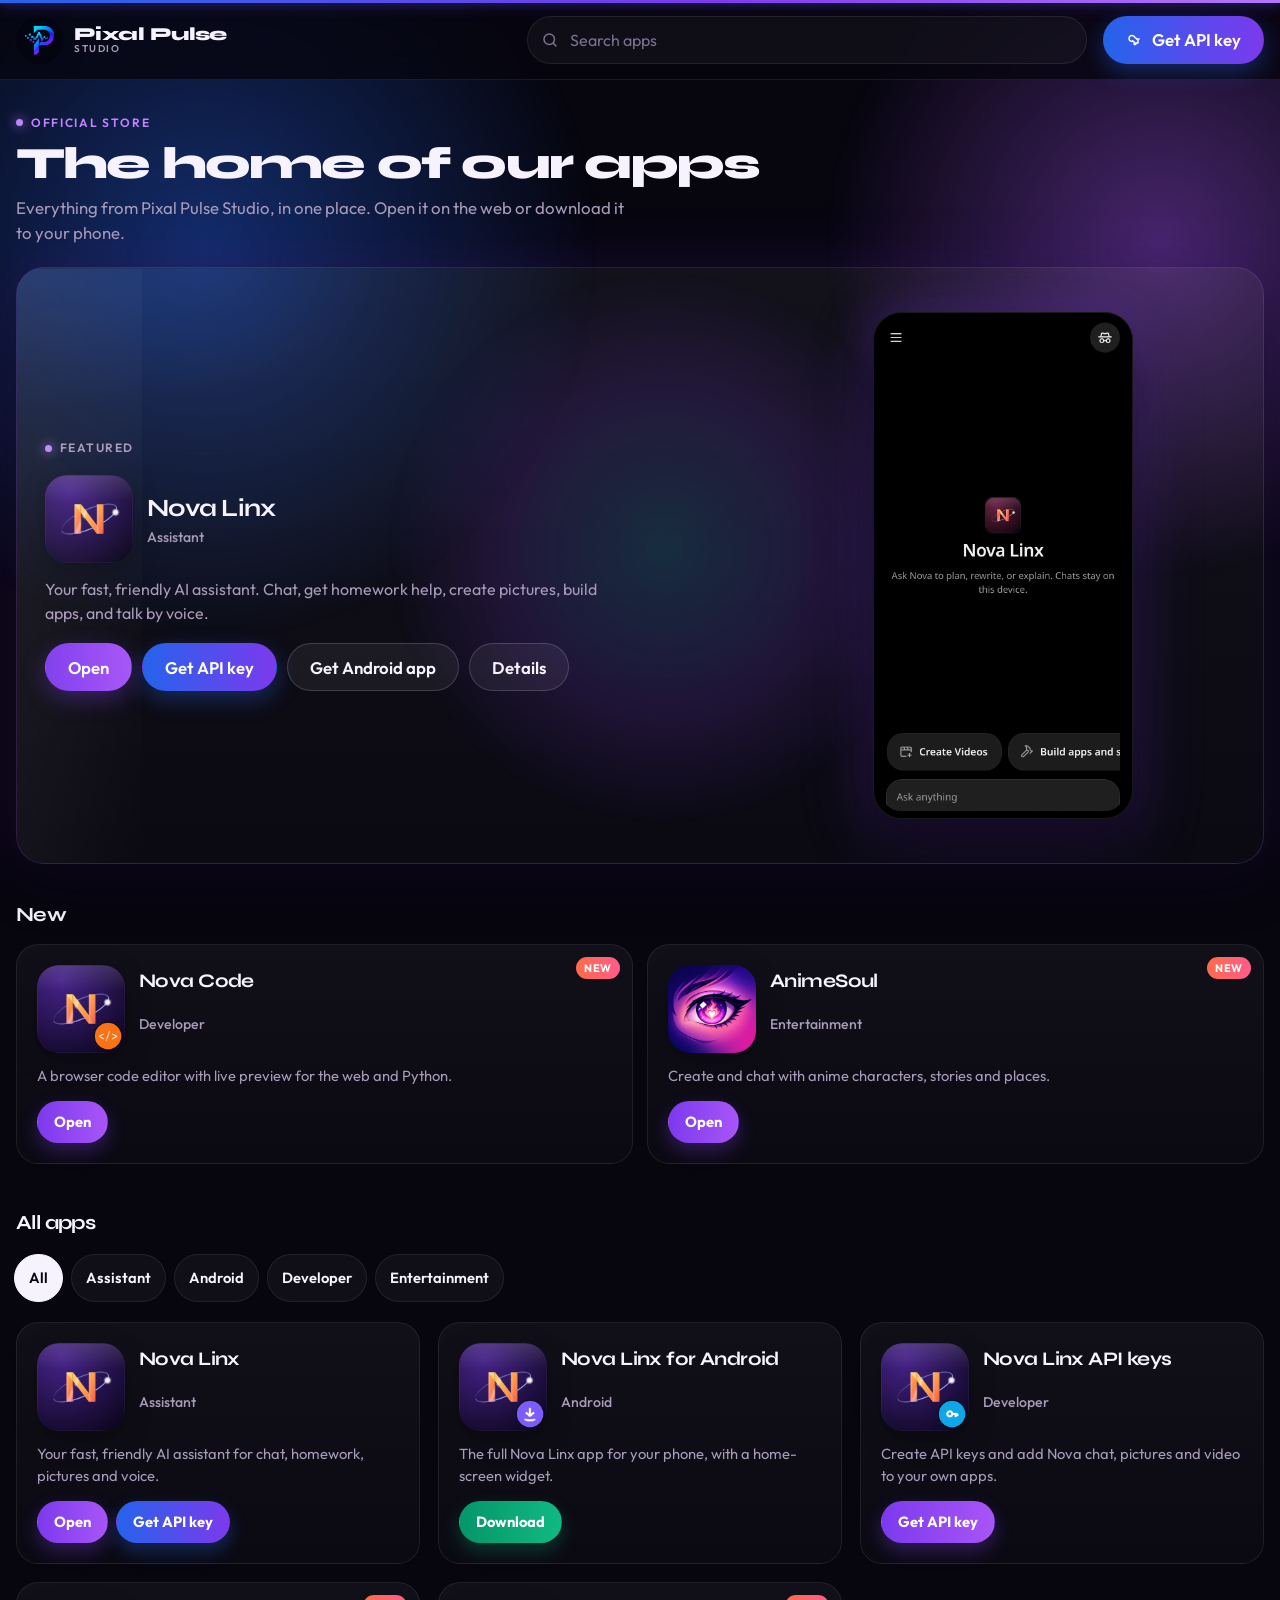
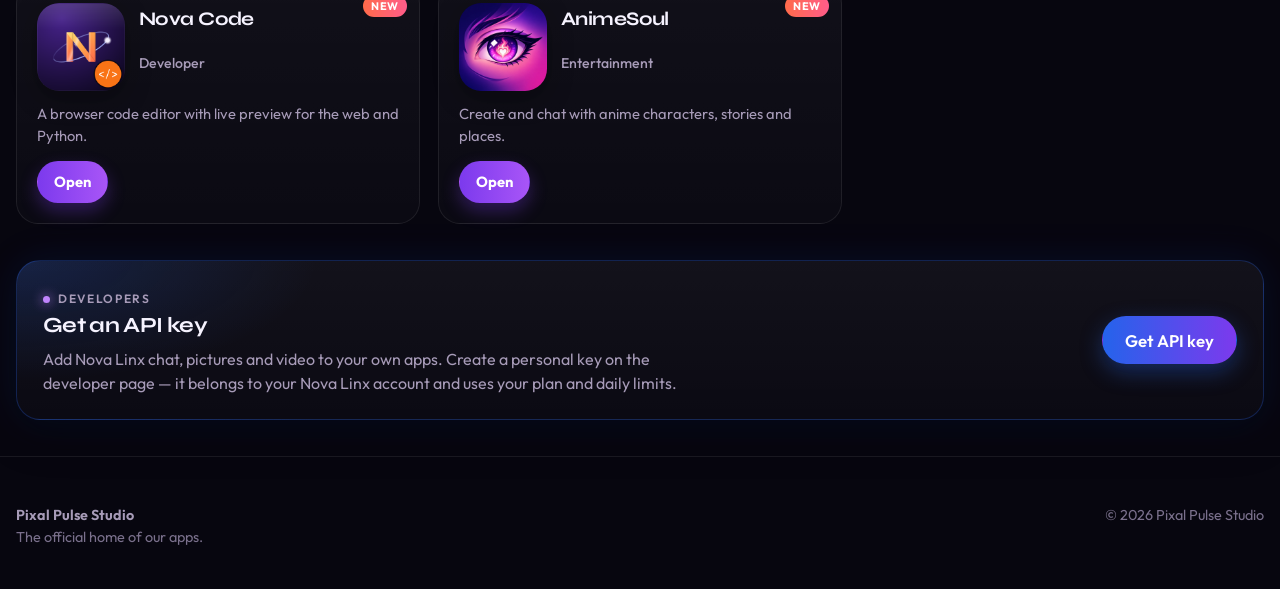
==== commit d59aa2af: "Remove the keypad apps from the store catalog Drop Nova Linx keypad and Keypad code sign-in from the" ====
--- a/index.html
+++ b/index.html
@@ -138,8 +138,6 @@
       <ul>
         <li><a href="https://lumenaiassistant.com">Nova Linx</a> — AI assistant</li>
         <li><a href="https://lumenaiassistant.com/download/nova-linx.apk">Nova Linx for Android</a> — Download the APK</li>
-        <li><a href="https://lumenaiassistant.com/lite">Nova Linx keypad</a> — Feature-phone edition</li>
-        <li><a href="https://lumenaiassistant.com/link">Keypad code sign-in</a></li>
         <li><a href="https://lumenaiassistant.com/developers">Nova Linx API keys</a></li>
         <li><a href="https://lumenaiassistant.com/novacode">Nova Code</a> — Browser code editor</li>
         <li><a href="https://animesoul.onrender.com">AnimeSoul</a> — Chat with anime characters</li>
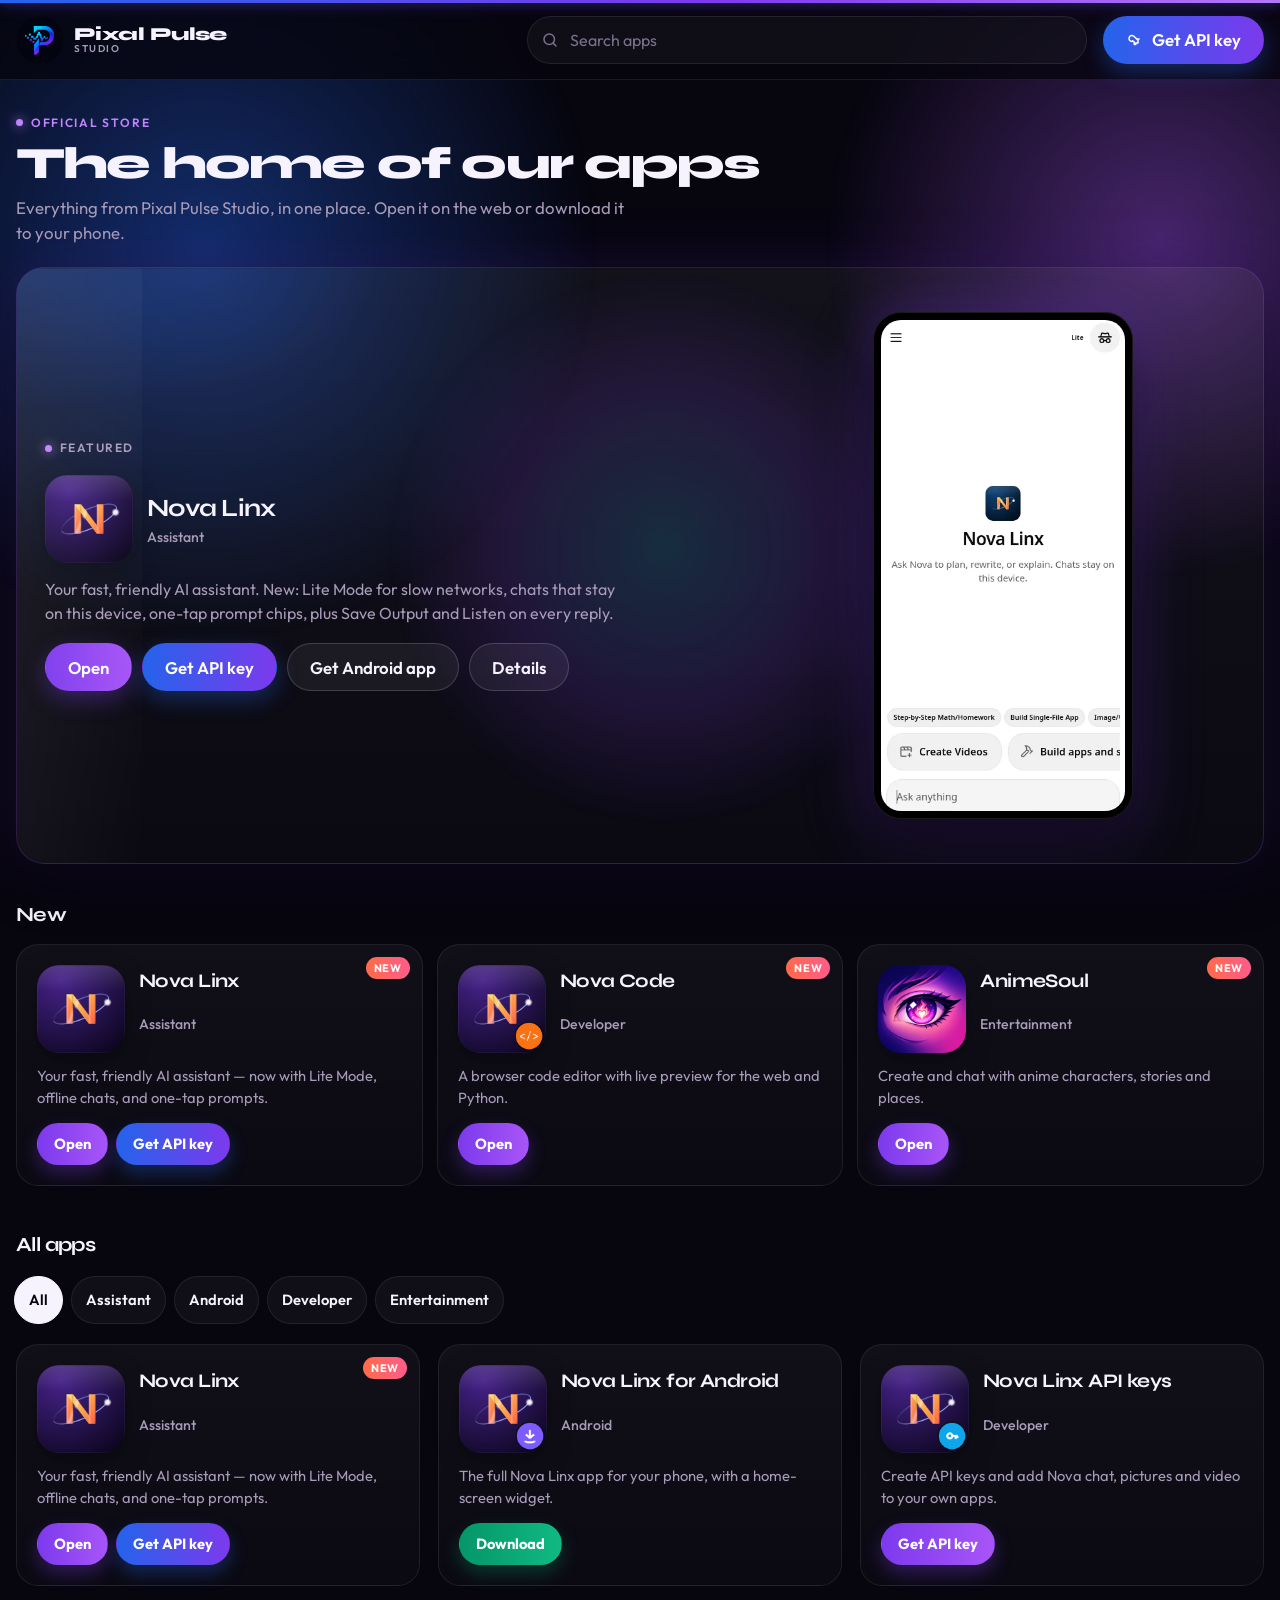
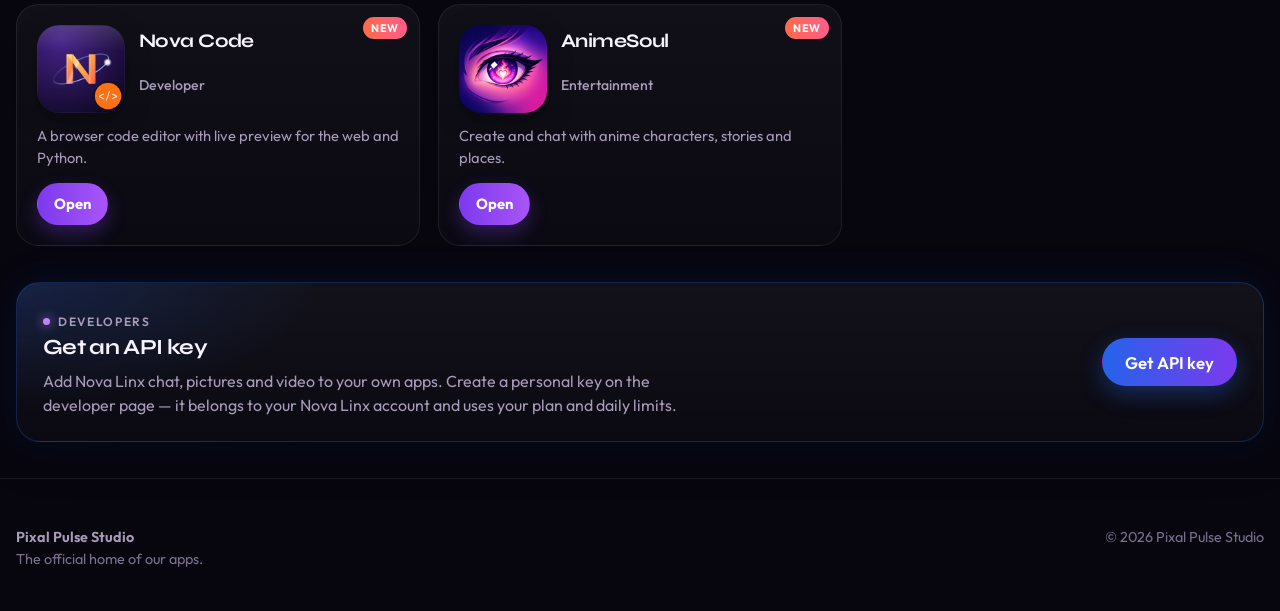
==== commit 18cfc3d8: "Refresh Nova Linx listings and add Share and Copy link Fix the store manifest so Render serves it as" ====
--- a/index.html
+++ b/index.html
@@ -7,23 +7,24 @@
   <meta name="theme-color" content="#07060f">
   <meta name="color-scheme" content="dark">
   <meta name="description" content="Pixal Pulse Studio — the official home of Nova Linx, Nova Code, AnimeSoul and the rest of our apps. Browse, open or download them in one place.">
+  <meta name="mobile-web-app-capable" content="yes">
   <meta name="apple-mobile-web-app-capable" content="yes">
   <meta name="apple-mobile-web-app-status-bar-style" content="black-translucent">
   <meta name="apple-mobile-web-app-title" content="Pixal Pulse">
   <title>Pixal Pulse Studio</title>
-  <link rel="icon" href="favicon.ico?v=20261123c" sizes="any">
-  <link rel="icon" type="image/png" sizes="32x32" href="favicon-32.png?v=20261123c">
-  <link rel="apple-touch-icon" href="apple-touch-icon.png?v=20261123c">
-  <link rel="manifest" href="manifest.webmanifest">
+  <link rel="icon" href="favicon.ico?v=20261127a" sizes="any">
+  <link rel="icon" type="image/png" sizes="32x32" href="favicon-32.png?v=20261127a">
+  <link rel="apple-touch-icon" href="apple-touch-icon.png?v=20261127a">
+  <link rel="manifest" href="manifest.json?v=20261127a">
   <meta property="og:type" content="website">
   <meta property="og:title" content="Pixal Pulse Studio">
   <meta property="og:description" content="The official app store for Pixal Pulse Studio. Open Nova Linx, Nova Code, AnimeSoul and more.">
-  <meta property="og:image" content="img/og.jpg?v=20261123c">
+  <meta property="og:image" content="img/og.jpg?v=20261127a">
   <meta name="twitter:card" content="summary_large_image">
   <meta name="twitter:title" content="Pixal Pulse Studio">
   <meta name="twitter:description" content="The official app store for Pixal Pulse Studio. Open Nova Linx, Nova Code, AnimeSoul and more.">
-  <meta name="twitter:image" content="img/og.jpg?v=20261123c">
-  <link rel="stylesheet" href="styles.css">
+  <meta name="twitter:image" content="img/og.jpg?v=20261127a">
+  <link rel="stylesheet" href="styles.css?v=20261127a">
 </head>
 <body>
   <div class="ambiance" aria-hidden="true">
@@ -35,7 +36,7 @@
   <header class="header">
     <div class="wrap">
       <a class="brand" href="./" aria-label="Pixal Pulse Studio home">
-        <img src="icons/icon-192.png?v=20261123c" alt="" width="40" height="40">
+        <img src="icons/icon-192.png?v=20261127a" alt="" width="40" height="40">
         <span class="brand-name">Pixal Pulse<span>Studio</span></span>
       </a>
       <form class="search" role="search" action="#" onsubmit="return false">
@@ -46,13 +47,12 @@
         <label class="visually-hidden" for="search" style="position:absolute;width:1px;height:1px;overflow:hidden;clip:rect(0,0,0,0)">Search apps</label>
         <input id="search" type="search" placeholder="Search apps" autocomplete="off" enterkeyhint="search">
       </form>
-      <a class="btn btn-api header-api" href="https://lumenaiassistant.com/developers" target="_blank" rel="noopener noreferrer" aria-label="Get API key">
+      <a class="btn btn-api header-api" href="https://lumenaiassistant.com/developers" target="_blank" rel="noopener noreferrer">
         <svg viewBox="0 0 24 24" fill="none" stroke="currentColor" stroke-width="2" aria-hidden="true">
           <path d="M8 14a4 4 0 1 1 3.2-6.4L16 12.4V16h-3v2h-2v-3.2L8.8 13A4 4 0 0 1 8 14Z" stroke-linejoin="round"></path>
           <path d="M15.5 10.5h2" stroke-linecap="round"></path>
         </svg>
-        <span class="label-full">Get API key</span>
-        <span class="label-short">API key</span>
+        Get API key
       </a>
     </div>
   </header>
@@ -73,7 +73,7 @@
               <div class="cat">Assistant</div>
             </div>
           </div>
-          <p>Your fast, friendly AI assistant. Chat, get homework help, create pictures, build apps, and talk by voice.</p>
+          <p>Your fast, friendly AI assistant. New: Lite Mode for slow networks, chats that stay on this device, one-tap prompt chips, plus Save Output and Listen on every reply.</p>
           <div class="actions">
             <a class="btn btn-primary" href="https://lumenaiassistant.com" target="_blank" rel="noopener noreferrer">Open</a>
             <a class="btn btn-api" href="https://lumenaiassistant.com/developers" target="_blank" rel="noopener noreferrer">Get API key</a>
@@ -144,6 +144,6 @@
       </ul>
     </div>
   </noscript>
-  <script src="app.js" defer></script>
+  <script src="app.js?v=20261127a" defer></script>
 </body>
 </html>
--- a/styles.css
+++ b/styles.css
@@ -116,6 +116,7 @@
   font-size: 1.02rem;
   letter-spacing: -0.03em;
   line-height: 1.05;
+  white-space: nowrap;
 }
 .brand-name span {
   display: block;
@@ -284,8 +285,7 @@
   flex-shrink: 0;
   white-space: nowrap;
 }
-.header-api svg { width: 18px; height: 18px; }
-.header-api .label-short { display: none; }
+.header-api svg { width: 18px; height: 18px; flex-shrink: 0; }
 .btn-ghost {
   background: rgba(255,255,255,0.06);
   border-color: var(--line-strong);
@@ -715,9 +715,7 @@
     gap: 8px 10px;
   }
   .brand { grid-area: brand; }
-  .header-api { grid-area: api; padding: 0 14px; min-height: 40px; font-size: 0.88rem; }
-  .header-api .label-full { display: none; }
-  .header-api .label-short { display: inline; }
+  .header-api { grid-area: api; padding: 0 12px; min-height: 40px; font-size: 0.86rem; }
   .search { grid-area: search; width: 100%; }
   .brand-name span { display: none; }
   .grid { grid-template-columns: 1fr; }
@@ -731,7 +729,9 @@
 /* Phone: hide wordmark if tight — actually keep it, shrink search */
 @media (max-width: 420px) {
   .wrap { width: min(var(--max), calc(100% - 20px)); }
-  .header .wrap { gap: 10px; }
+  .header .wrap { gap: 8px; }
+  .header-api { padding: 0 10px; min-height: 38px; font-size: 0.82rem; }
+  .header-api svg { width: 16px; height: 16px; }
 }
 
 /* TV / large lean-back */
@@ -885,3 +885,53 @@
   }
   .ambiance .orb { transform: none; }
 }
+
+
+.whats-new {
+  margin: 4px 0 18px;
+  padding: 14px 16px;
+  border-radius: 16px;
+  background: rgba(124, 58, 237, 0.12);
+  border: 1px solid rgba(168, 85, 247, 0.28);
+}
+.whats-new h3 {
+  margin: 0 0 8px;
+  font-size: 0.78rem;
+  letter-spacing: 0.08em;
+  text-transform: uppercase;
+  color: #d8b4fe;
+}
+.whats-new ul {
+  margin: 0;
+  padding: 0 0 0 1.1em;
+  color: var(--muted);
+}
+.whats-new li {
+  margin: 0 0 6px;
+  line-height: 1.45;
+}
+.whats-new li:last-child { margin-bottom: 0; }
+
+.toast {
+  position: fixed;
+  left: 50%;
+  bottom: calc(20px + env(safe-area-inset-bottom, 0px));
+  transform: translateX(-50%) translateY(16px);
+  background: #161226;
+  color: #fff;
+  border: 1px solid rgba(255,255,255,0.14);
+  border-radius: 999px;
+  padding: 10px 16px;
+  font-size: 0.9rem;
+  font-weight: 600;
+  box-shadow: 0 12px 32px rgba(0,0,0,.4);
+  opacity: 0;
+  pointer-events: none;
+  z-index: 80;
+  transition: opacity .2s ease, transform .2s ease;
+  max-width: calc(100vw - 32px);
+}
+.toast.show {
+  opacity: 1;
+  transform: translateX(-50%) translateY(0);
+}
